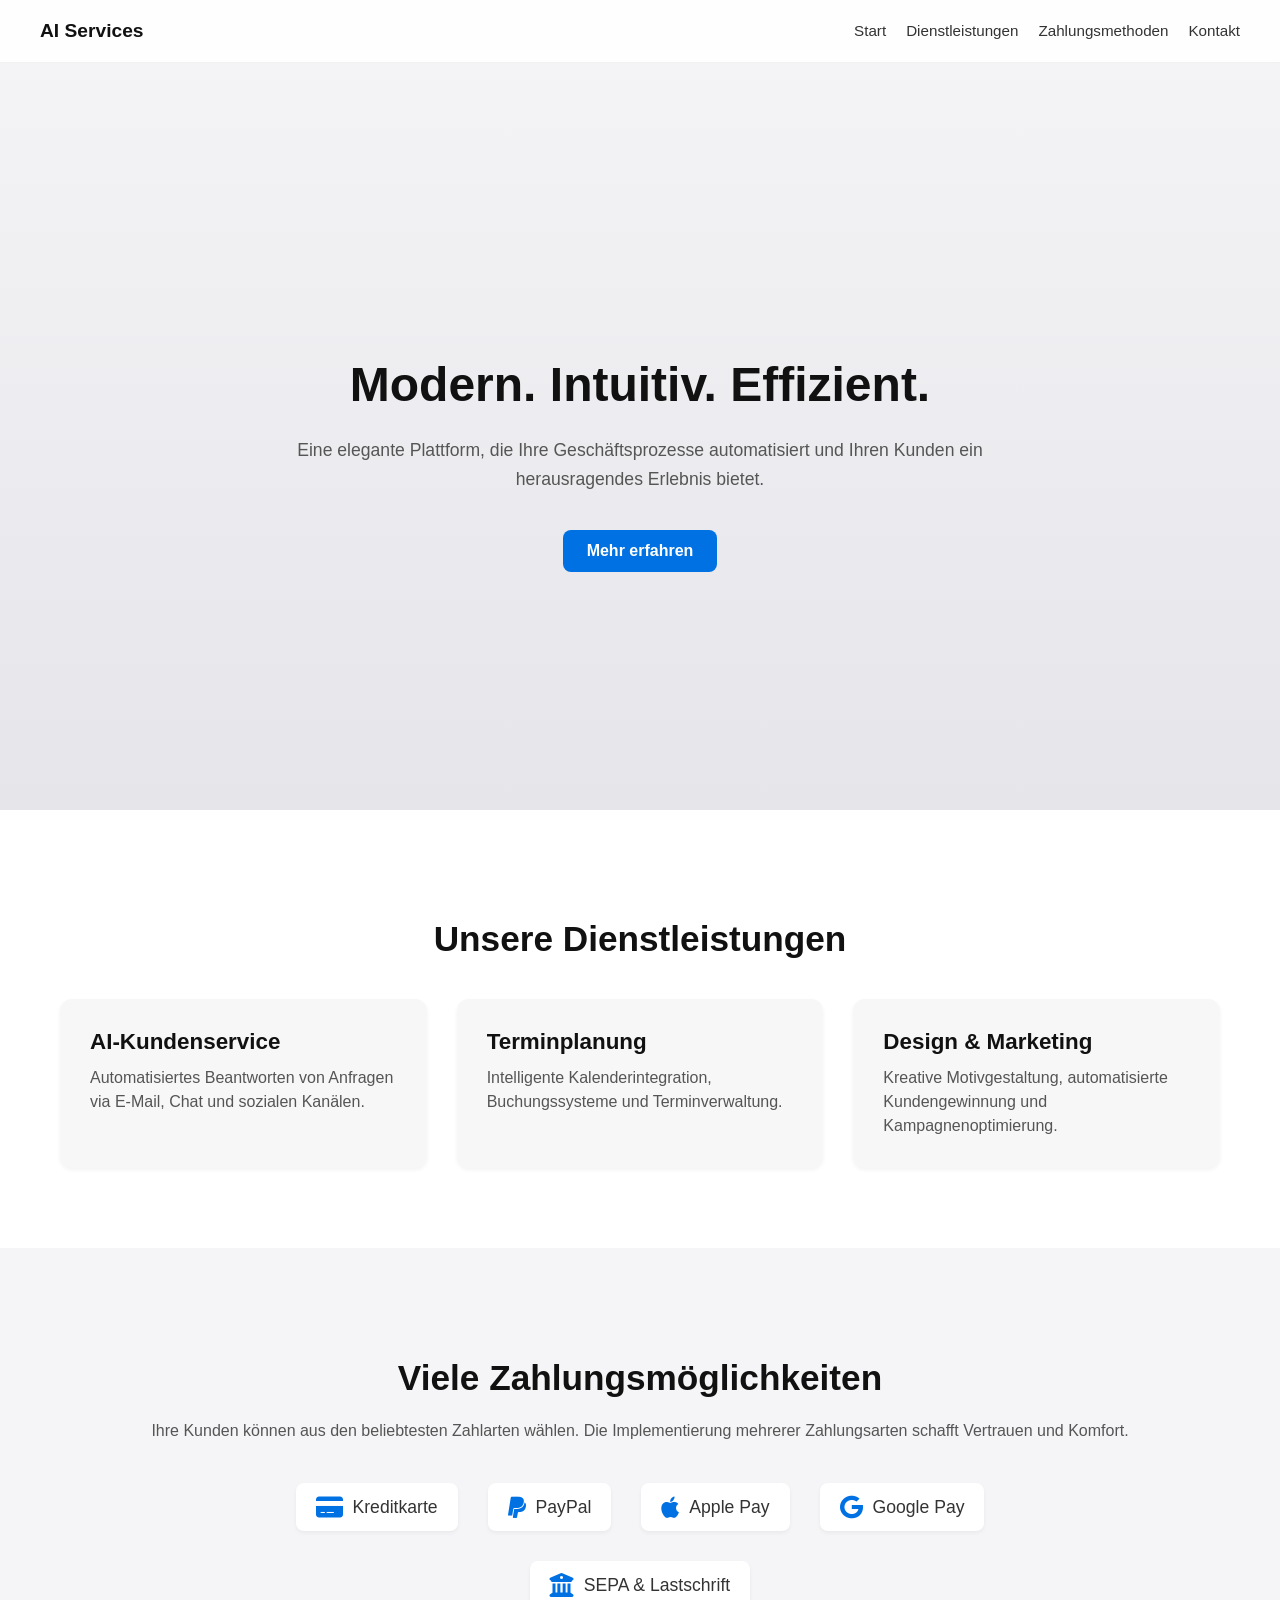
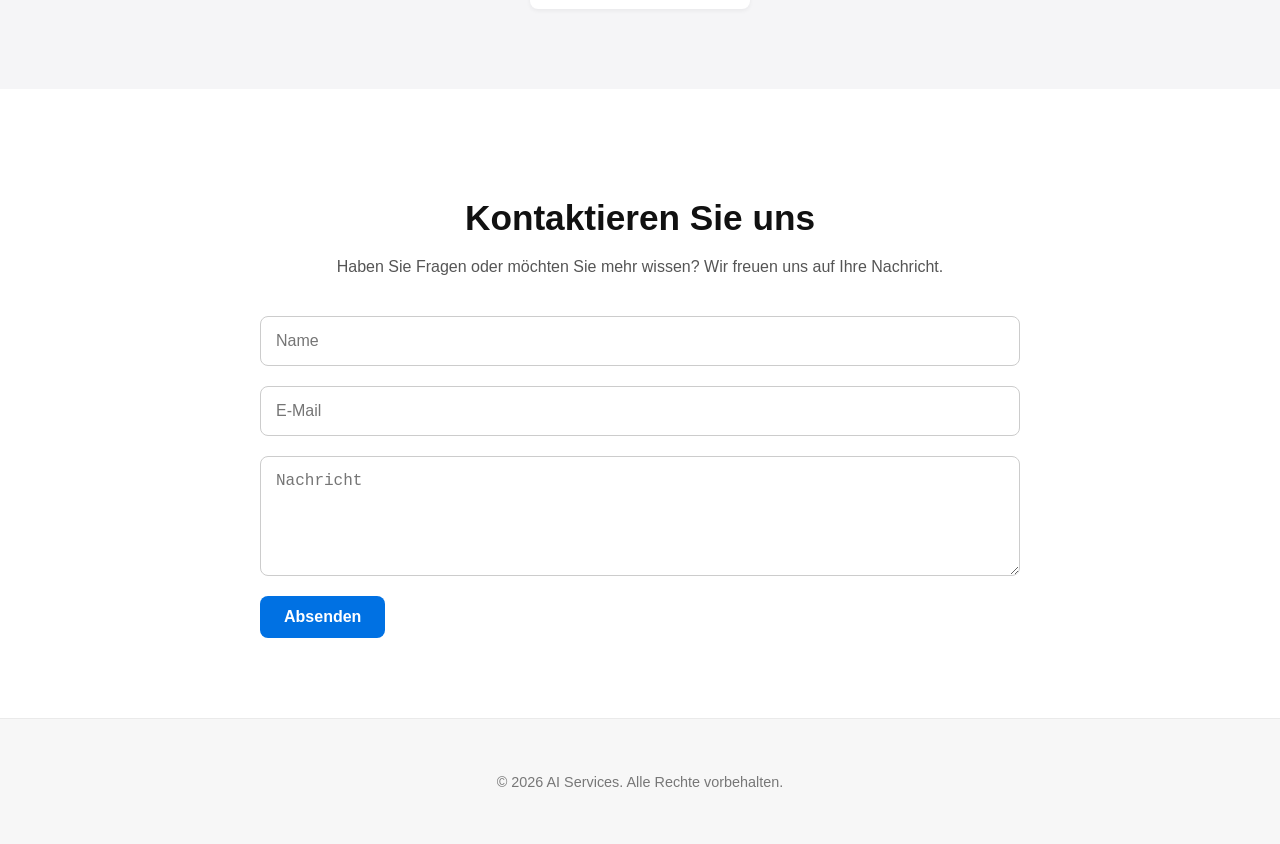
==== index.html @ d5d44c9e "Add initial website files" ====
<!DOCTYPE html>
<html lang="de">
<head>
  <meta charset="UTF-8">
  <title>AI Services – Elegantes Firmenportal</title>
  <meta name="viewport" content="width=device-width, initial-scale=1.0">
  <!-- Stildatei für ein minimalistisches, an Apple angelehntes Design -->
  <link rel="stylesheet" href="style.css">
  <!-- Font‑Awesome für einfache Zahlungsicons -->
  <link href="https://cdnjs.cloudflare.com/ajax/libs/font-awesome/6.2.0/css/all.min.css" rel="stylesheet">
</head>
<body>
  <!-- Navigationsleiste -->
  <header class="header">
    <div class="logo">AI Services</div>
    <nav>
      <ul>
        <li><a href="#home">Start</a></li>
        <li><a href="#services">Dienstleistungen</a></li>
        <li><a href="#payments">Zahlungsmethoden</a></li>
        <li><a href="#contact">Kontakt</a></li>
      </ul>
    </nav>
  </header>

  <!-- Hero‑Bereich mit einem einladenden Claim -->
  <section id="home" class="hero">
    <!-- Hintergrundillustration -->
    <div class="hero-image"></div>
    <div class="hero-content">
      <h1>Modern. Intuitiv. Effizient.</h1>
      <p>Eine elegante Plattform, die Ihre Geschäftsprozesse automatisiert und Ihren Kunden ein herausragendes Erlebnis bietet.</p>
      <a href="#services" class="btn">Mehr erfahren</a>
    </div>
  </section>

  <!-- Unsere Dienstleistungen -->
  <section id="services" class="services">
    <h2>Unsere Dienstleistungen</h2>
    <div class="service-cards">
      <div class="card">
        <h3>AI‑Kundenservice</h3>
        <p>Automatisiertes Beantworten von Anfragen via E‑Mail, Chat und sozialen Kanälen.</p>
      </div>
      <div class="card">
        <h3>Terminplanung</h3>
        <p>Intelligente Kalenderintegration, Buchungssysteme und Terminverwaltung.</p>
      </div>
      <div class="card">
        <h3>Design & Marketing</h3>
        <p>Kreative Motivgestaltung, automatisierte Kundengewinnung und Kampagnenoptimierung.</p>
      </div>
    </div>
  </section>

  <!-- Zahlungsmethoden -->
  <section id="payments" class="payments">
    <h2>Viele Zahlungsmöglichkeiten</h2>
    <p>Ihre Kunden können aus den beliebtesten Zahlarten wählen. Die Implementierung mehrerer Zahlungsarten schafft Vertrauen und Komfort.</p>
    <div class="payment-icons">
      <div class="pay"><i class="fas fa-credit-card"></i><span>Kreditkarte</span></div>
      <div class="pay"><i class="fab fa-paypal"></i><span>PayPal</span></div>
      <div class="pay"><i class="fab fa-apple"></i><span>Apple Pay</span></div>
      <div class="pay"><i class="fab fa-google"></i><span>Google Pay</span></div>
      <div class="pay"><i class="fas fa-university"></i><span>SEPA & Lastschrift</span></div>
    </div>
  </section>

  <!-- Kontaktformular -->
  <section id="contact" class="contact">
    <h2>Kontaktieren Sie uns</h2>
    <p>Haben Sie Fragen oder möchten Sie mehr wissen? Wir freuen uns auf Ihre Nachricht.</p>
    <form>
      <input type="text" placeholder="Name" required>
      <input type="email" placeholder="E‑Mail" required>
      <textarea placeholder="Nachricht" required></textarea>
      <button type="submit">Absenden</button>
    </form>
  </section>

  <!-- Fußzeile -->
  <footer>
    <p>© 2026 AI Services. Alle Rechte vorbehalten.</p>
  </footer>
</body>
</html>
---- style.css ----
/* Grundlegende Einstellungen */
* {
  box-sizing: border-box;
}

html, body {
  margin: 0;
  padding: 0;
  font-family: -apple-system, BlinkMacSystemFont, "Helvetica Neue", Helvetica, Arial, sans-serif;
  color: #111;
  background-color: #fff;
}

/* Navigationsleiste */
.header {
  position: fixed;
  top: 0;
  left: 0;
  width: 100%;
  padding: 20px 40px;
  display: flex;
  justify-content: space-between;
  align-items: center;
  background-color: rgba(255, 255, 255, 0.85);
  backdrop-filter: blur(10px);
  border-bottom: 1px solid rgba(0, 0, 0, 0.05);
  z-index: 1000;
}

.logo {
  font-weight: 600;
  font-size: 1.2rem;
}

.header nav ul {
  display: flex;
  list-style: none;
  padding: 0;
  margin: 0;
  gap: 20px;
}

.header nav ul li a {
  text-decoration: none;
  color: #333;
  font-size: 0.95rem;
  transition: color 0.2s ease;
}

.header nav ul li a:hover {
  color: #0071e3;
}

/* Hero Abschnitt */
.hero {
  height: 90vh;
  display: flex;
  justify-content: center;
  align-items: center;
  background: linear-gradient(180deg, #f5f5f7 0%, #e5e5ea 100%);
  text-align: center;
  padding-top: 80px;
  position: relative;
}

.hero-content {
  max-width: 800px;
  padding: 0 20px;
  position: relative;
  z-index: 2;
}

/* Hero‑Bild als Hintergrundillustration */
.hero-image {
  position: absolute;
  top: 0;
  left: 0;
  width: 100%;
  height: 100%;
  background-image: url('images/hero.png');
  background-size: cover;
  background-position: center;
  opacity: 0.25;
  filter: blur(2px);
  z-index: 1;
}

.hero h1 {
  font-size: 3rem;
  margin-bottom: 0.5em;
  font-weight: 700;
}

.hero p {
  font-size: 1.1rem;
  color: #555;
  line-height: 1.6;
}

.btn {
  display: inline-block;
  margin-top: 20px;
  padding: 12px 24px;
  background-color: #0071e3;
  color: white;
  border-radius: 8px;
  text-decoration: none;
  font-weight: 600;
  transition: background-color 0.2s ease;
}

.btn:hover {
  background-color: #005bb5;
}

/* Dienstleistungsbereich */
.services {
  padding: 80px 20px;
  max-width: 1200px;
  margin: 0 auto;
  text-align: center;
}

.services h2 {
  font-size: 2.2rem;
  margin-bottom: 40px;
}

.service-cards {
  display: flex;
  flex-wrap: wrap;
  gap: 30px;
  justify-content: center;
}

.card {
  flex: 1 1 250px;
  background-color: #f7f7f7;
  border-radius: 12px;
  padding: 30px;
  text-align: left;
  box-shadow: 0 2px 4px rgba(0, 0, 0, 0.05);
  transition: transform 0.2s ease, box-shadow 0.2s ease;
}

.card:hover {
  transform: translateY(-5px);
  box-shadow: 0 6px 12px rgba(0, 0, 0, 0.1);
}

.card h3 {
  margin-top: 0;
  margin-bottom: 0.5em;
  font-size: 1.4rem;
}

.card p {
  margin: 0;
  color: #555;
  line-height: 1.5;
}

/* Zahlungsmethoden */
.payments {
  padding: 80px 20px;
  background-color: #f5f5f7;
  text-align: center;
}

.payments h2 {
  font-size: 2.2rem;
  margin-bottom: 20px;
}

.payments p {
  margin-bottom: 40px;
  color: #555;
  line-height: 1.6;
}

.payment-icons {
  display: flex;
  flex-wrap: wrap;
  justify-content: center;
  gap: 30px;
  max-width: 900px;
  margin: 0 auto;
}

.pay {
  display: flex;
  align-items: center;
  gap: 10px;
  font-size: 1.1rem;
  color: #333;
  background-color: #fff;
  border-radius: 8px;
  padding: 12px 20px;
  box-shadow: 0 2px 4px rgba(0, 0, 0, 0.05);
  transition: box-shadow 0.2s ease;
}

.pay i {
  font-size: 1.5rem;
  color: #0071e3;
}

.pay:hover {
  box-shadow: 0 4px 8px rgba(0, 0, 0, 0.1);
}

/* Kontaktformular */
.contact {
  padding: 80px 20px;
  max-width: 800px;
  margin: 0 auto;
  text-align: center;
}

.contact h2 {
  font-size: 2.2rem;
  margin-bottom: 20px;
}

.contact p {
  color: #555;
  margin-bottom: 40px;
}

.contact form {
  display: flex;
  flex-direction: column;
  gap: 20px;
}

.contact input,
.contact textarea {
  padding: 15px;
  border: 1px solid #ccc;
  border-radius: 8px;
  font-size: 1rem;
  width: 100%;
}

.contact textarea {
  resize: vertical;
  min-height: 120px;
}

.contact button {
  align-self: flex-start;
  padding: 12px 24px;
  background-color: #0071e3;
  color: #fff;
  border: none;
  border-radius: 8px;
  font-size: 1rem;
  font-weight: 600;
  cursor: pointer;
  transition: background-color 0.2s ease;
}

.contact button:hover {
  background-color: #005bb5;
}

/* Fußzeile */
footer {
  background-color: #f7f7f7;
  padding: 40px 20px;
  text-align: center;
  font-size: 0.9rem;
  color: #777;
  border-top: 1px solid rgba(0, 0, 0, 0.05);
}

/* Responsive Anpassungen */
@media (max-width: 768px) {
  .hero h1 {
    font-size: 2.4rem;
  }
  .hero p {
    font-size: 1rem;
  }
  .service-cards {
    flex-direction: column;
  }
  .payment-icons {
    gap: 20px;
  }
  .pay {
    width: 100%;
    justify-content: center;
  }
}
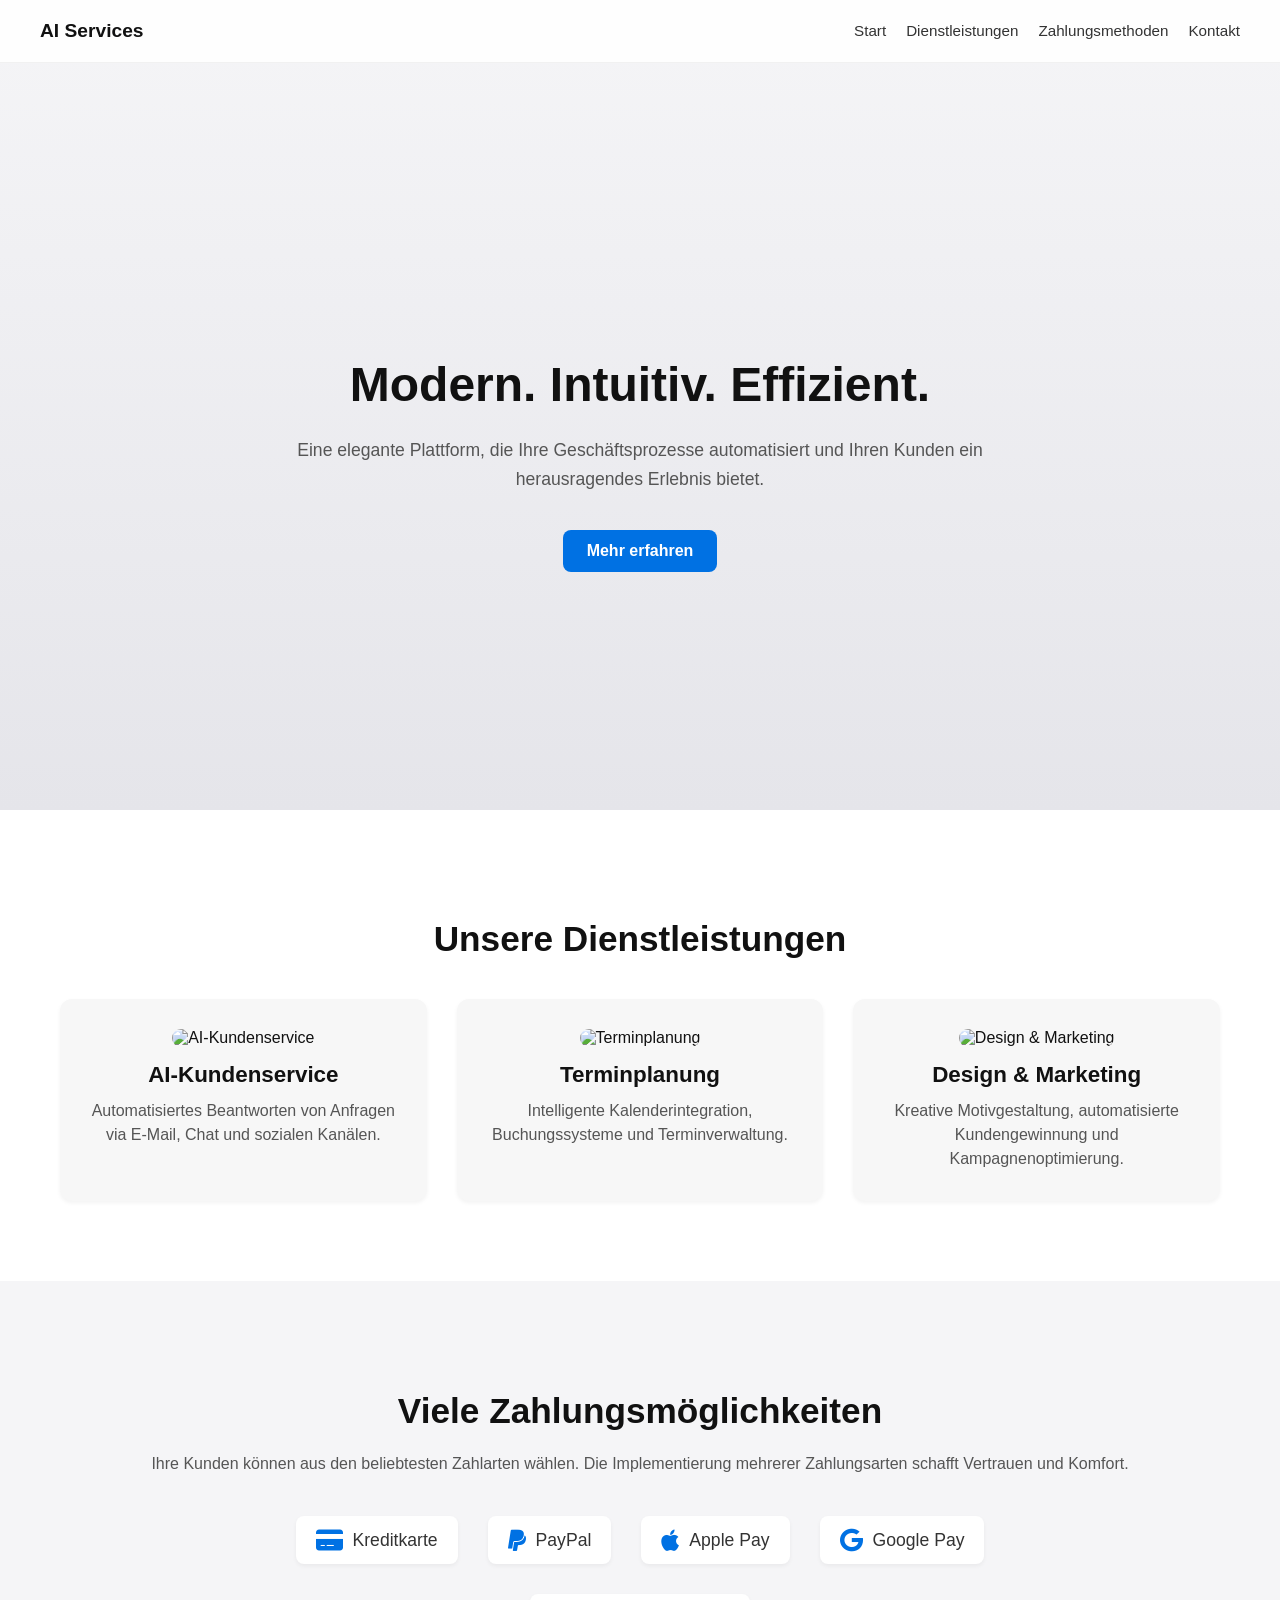
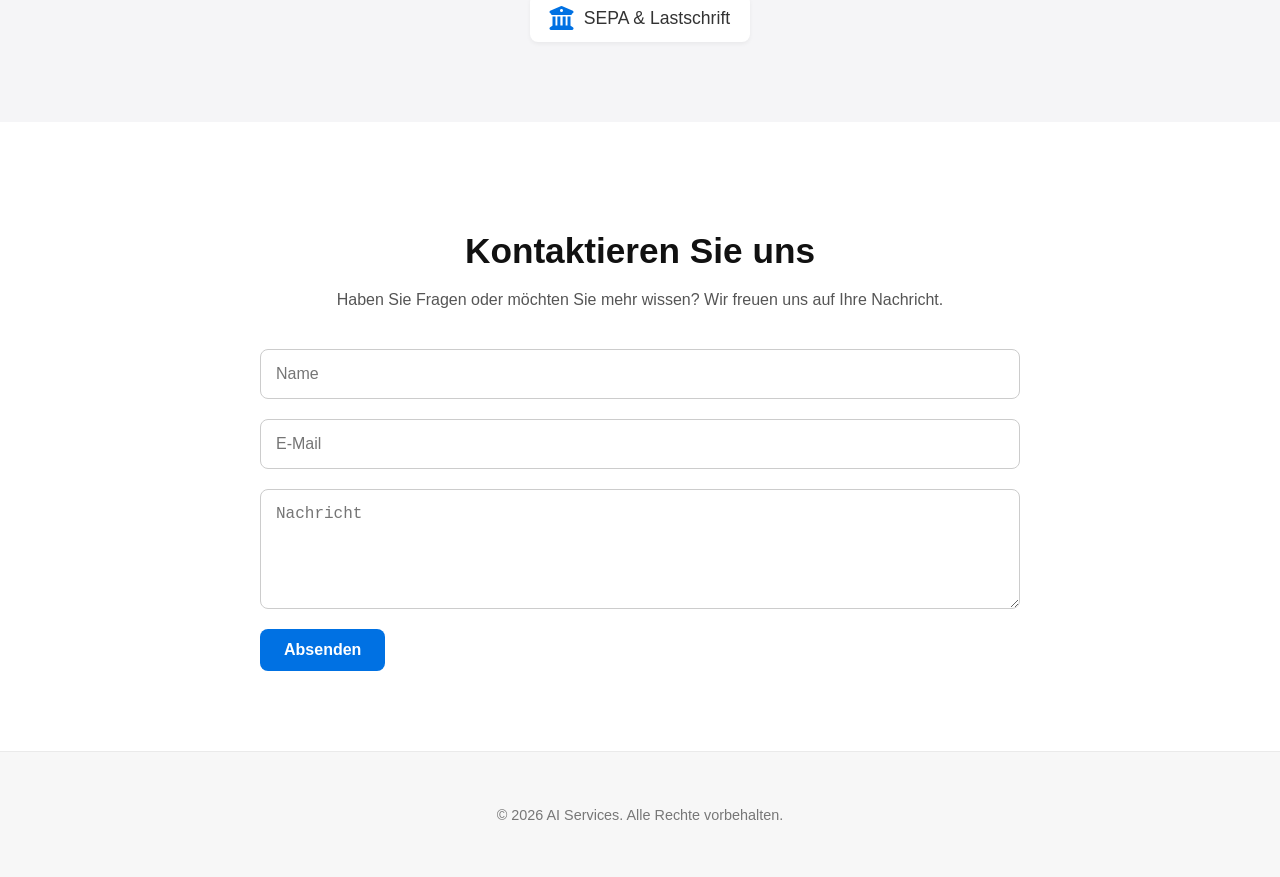
==== commit 35af2ae2: "Add files via upload" ====
--- a/index.html
+++ b/index.html
@@ -39,14 +39,20 @@
     <h2>Unsere Dienstleistungen</h2>
     <div class="service-cards">
       <div class="card">
+        <!-- Apple‑style AI service image -->
+        <img src="images/ai_service1.png" alt="AI‑Kundenservice" class="service-icon">
         <h3>AI‑Kundenservice</h3>
         <p>Automatisiertes Beantworten von Anfragen via E‑Mail, Chat und sozialen Kanälen.</p>
       </div>
       <div class="card">
+        <!-- Apple‑style AI service image -->
+        <img src="images/ai_service2.png" alt="Terminplanung" class="service-icon">
         <h3>Terminplanung</h3>
         <p>Intelligente Kalenderintegration, Buchungssysteme und Terminverwaltung.</p>
       </div>
       <div class="card">
+        <!-- Apple‑style AI service image -->
+        <img src="images/ai_service3.png" alt="Design & Marketing" class="service-icon">
         <h3>Design & Marketing</h3>
         <p>Kreative Motivgestaltung, automatisierte Kundengewinnung und Kampagnenoptimierung.</p>
       </div>
--- a/style.css
+++ b/style.css
@@ -292,4 +292,19 @@
     width: 100%;
     justify-content: center;
   }
+}
+
+/* ================================== */
+/* Zusatzstile für Apple‑Stil Servicekarten */
+/* Inhalt zentrieren und Icons ansprechend gestalten */
+.service-cards .card {
+  text-align: center;
+}
+
+.service-cards .card img {
+  width: 80px;
+  height: 80px;
+  object-fit: cover;
+  margin-bottom: 15px;
+  border-radius: 20px;
 }
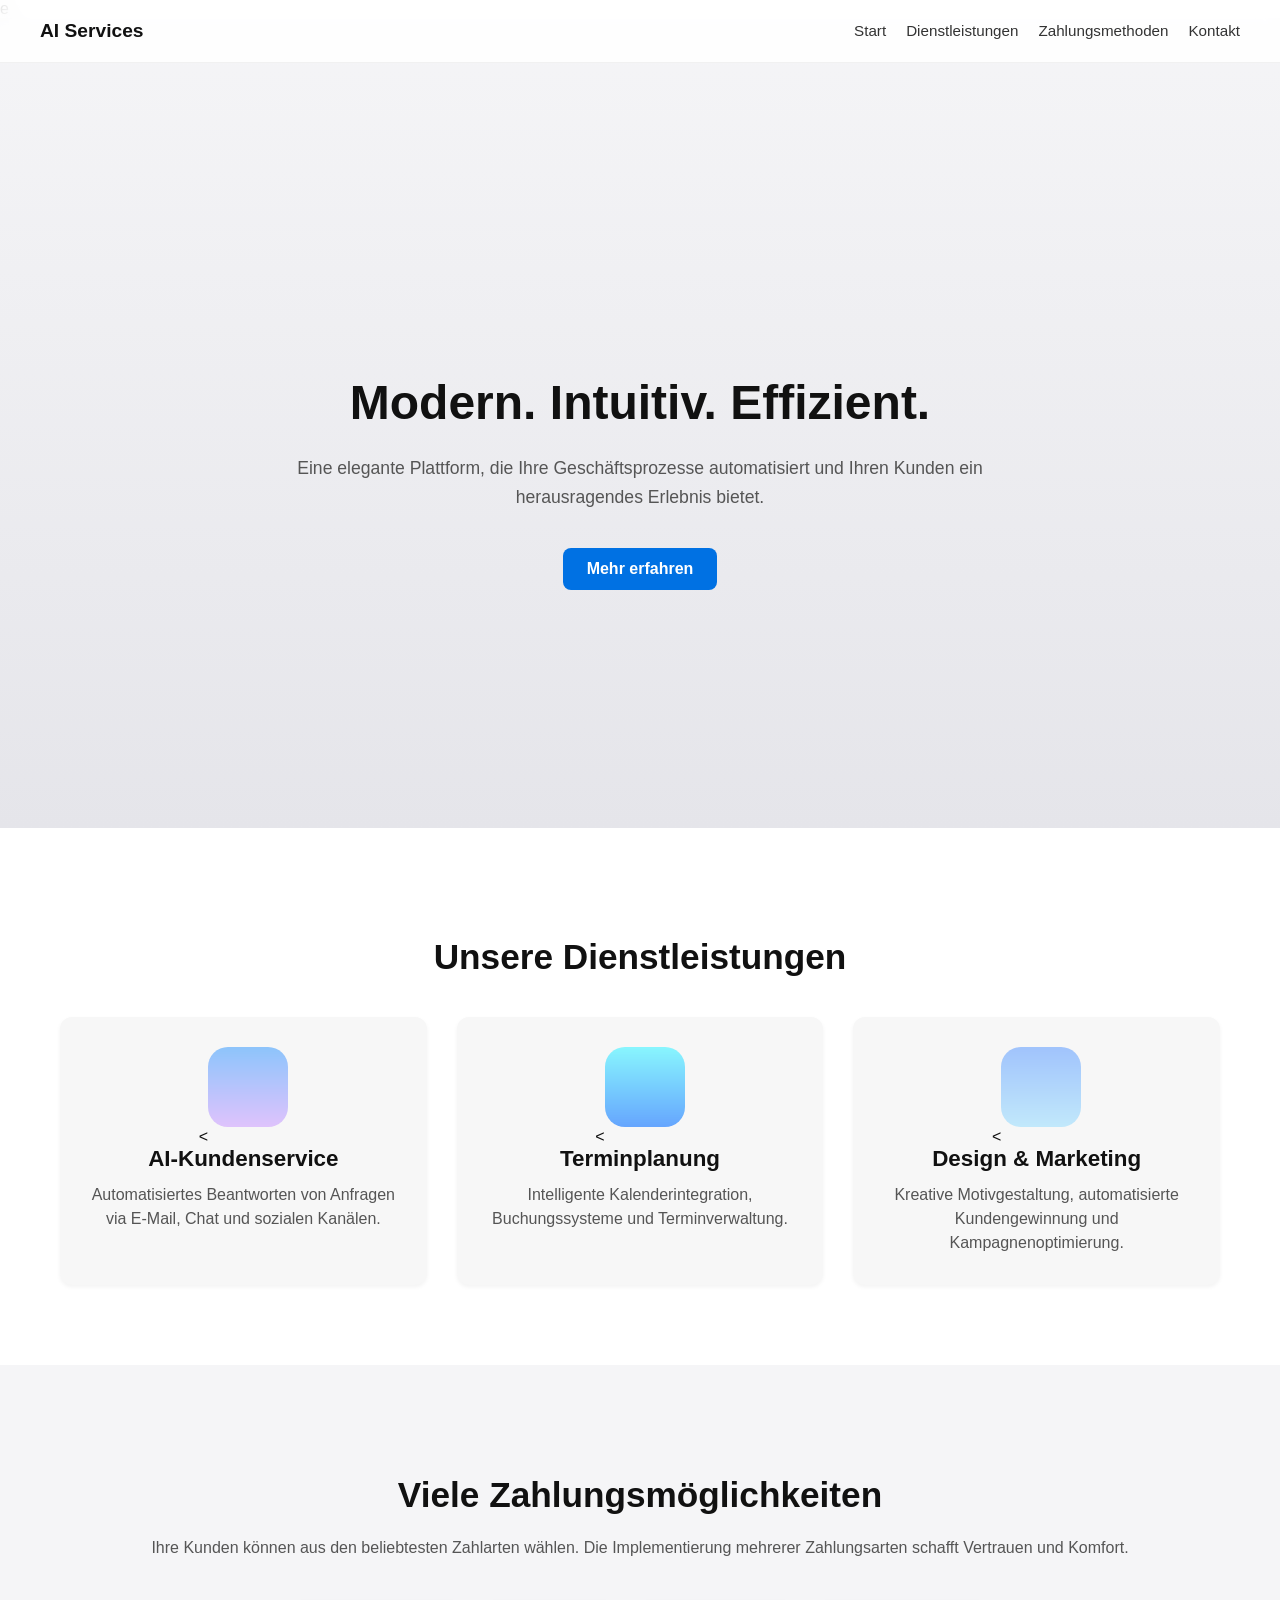
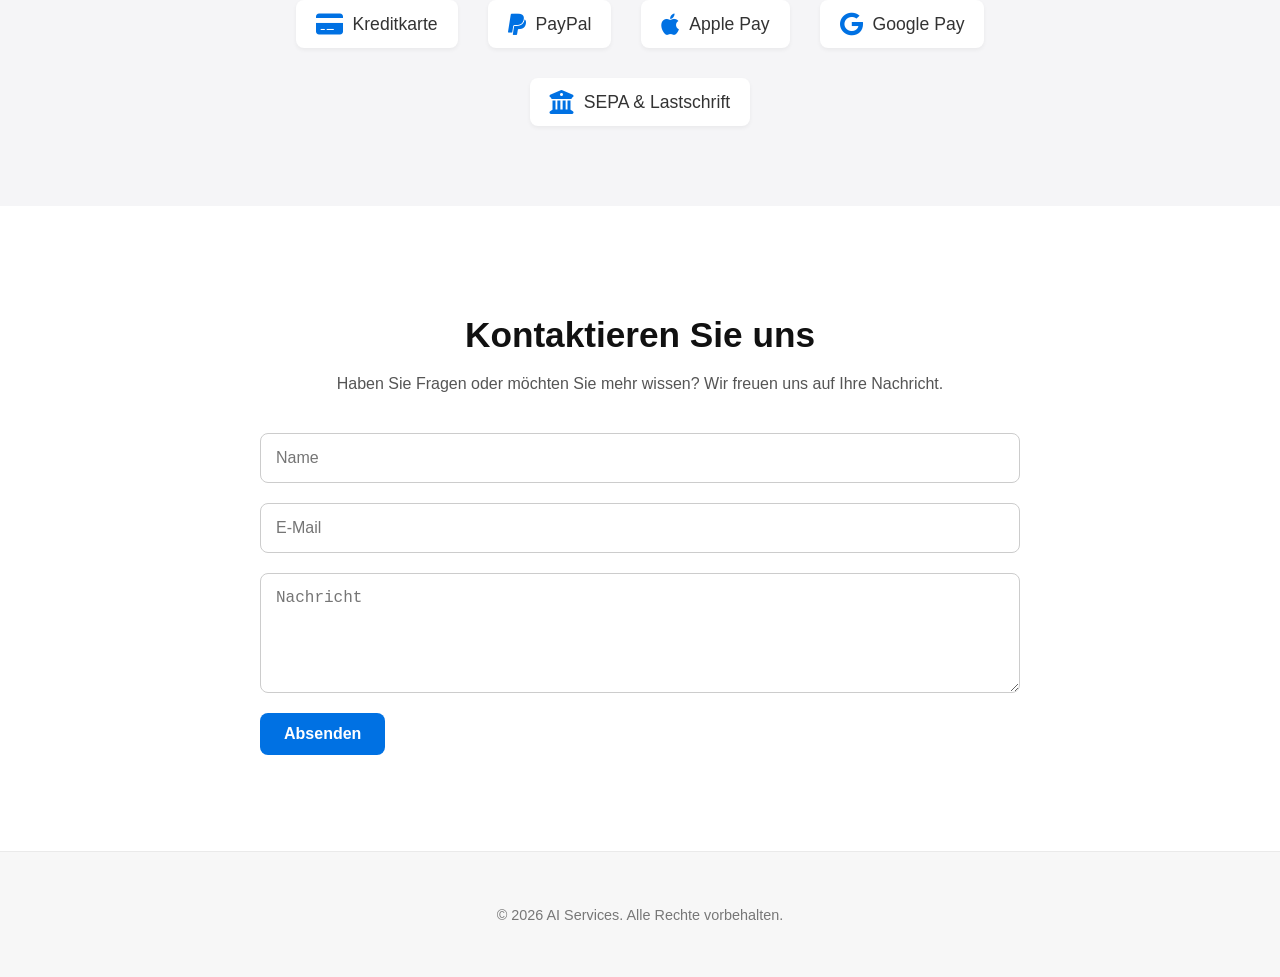
==== commit 63a111fb: "Update image paths and alt attributes for services section" ====
--- a/index.html
+++ b/index.html
@@ -1,4 +1,4 @@
-<!DOCTYPE html>
+e<!DOCTYPE html>
 <html lang="de">
 <head>
   <meta charset="UTF-8">
@@ -40,19 +40,19 @@
     <div class="service-cards">
       <div class="card">
         <!-- Apple‑style AI service image -->
-        <img src="images/ai_service1.png" alt="AI‑Kundenservice" class="service-icon">
+        <<img src="ai_service1.png" alt="Apple-style AI service image" class="service-icon">
         <h3>AI‑Kundenservice</h3>
         <p>Automatisiertes Beantworten von Anfragen via E‑Mail, Chat und sozialen Kanälen.</p>
       </div>
       <div class="card">
         <!-- Apple‑style AI service image -->
-        <img src="images/ai_service2.png" alt="Terminplanung" class="service-icon">
+        <<img src="ai_service2.png" alt="Apple-style AI service image" class="service-icon">
         <h3>Terminplanung</h3>
         <p>Intelligente Kalenderintegration, Buchungssysteme und Terminverwaltung.</p>
       </div>
       <div class="card">
         <!-- Apple‑style AI service image -->
-        <img src="images/ai_service3.png" alt="Design & Marketing" class="service-icon">
+        <<img src="ai_service3.png" alt="Apple-style AI service image" class="service-icon">
         <h3>Design & Marketing</h3>
         <p>Kreative Motivgestaltung, automatisierte Kundengewinnung und Kampagnenoptimierung.</p>
       </div>
@@ -89,4 +89,4 @@
     <p>© 2026 AI Services. Alle Rechte vorbehalten.</p>
   </footer>
 </body>
-</html>+</html>
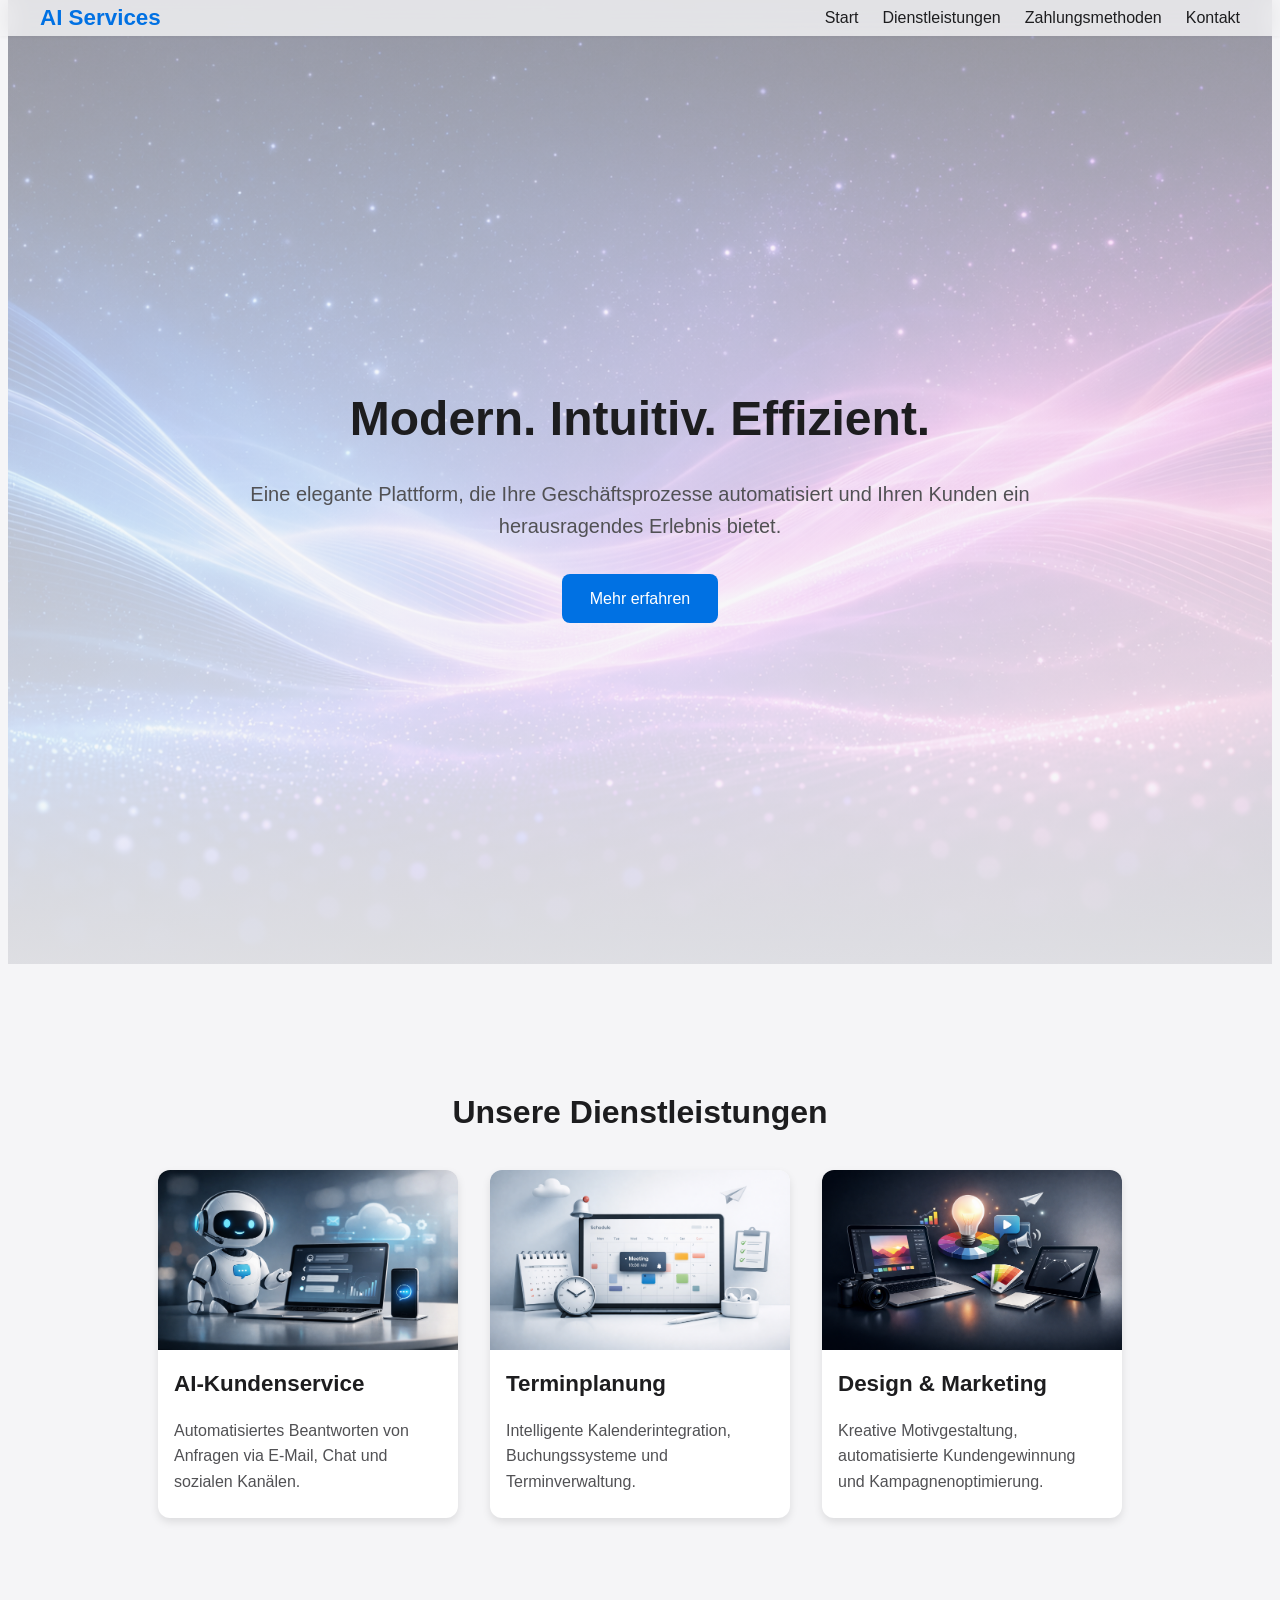
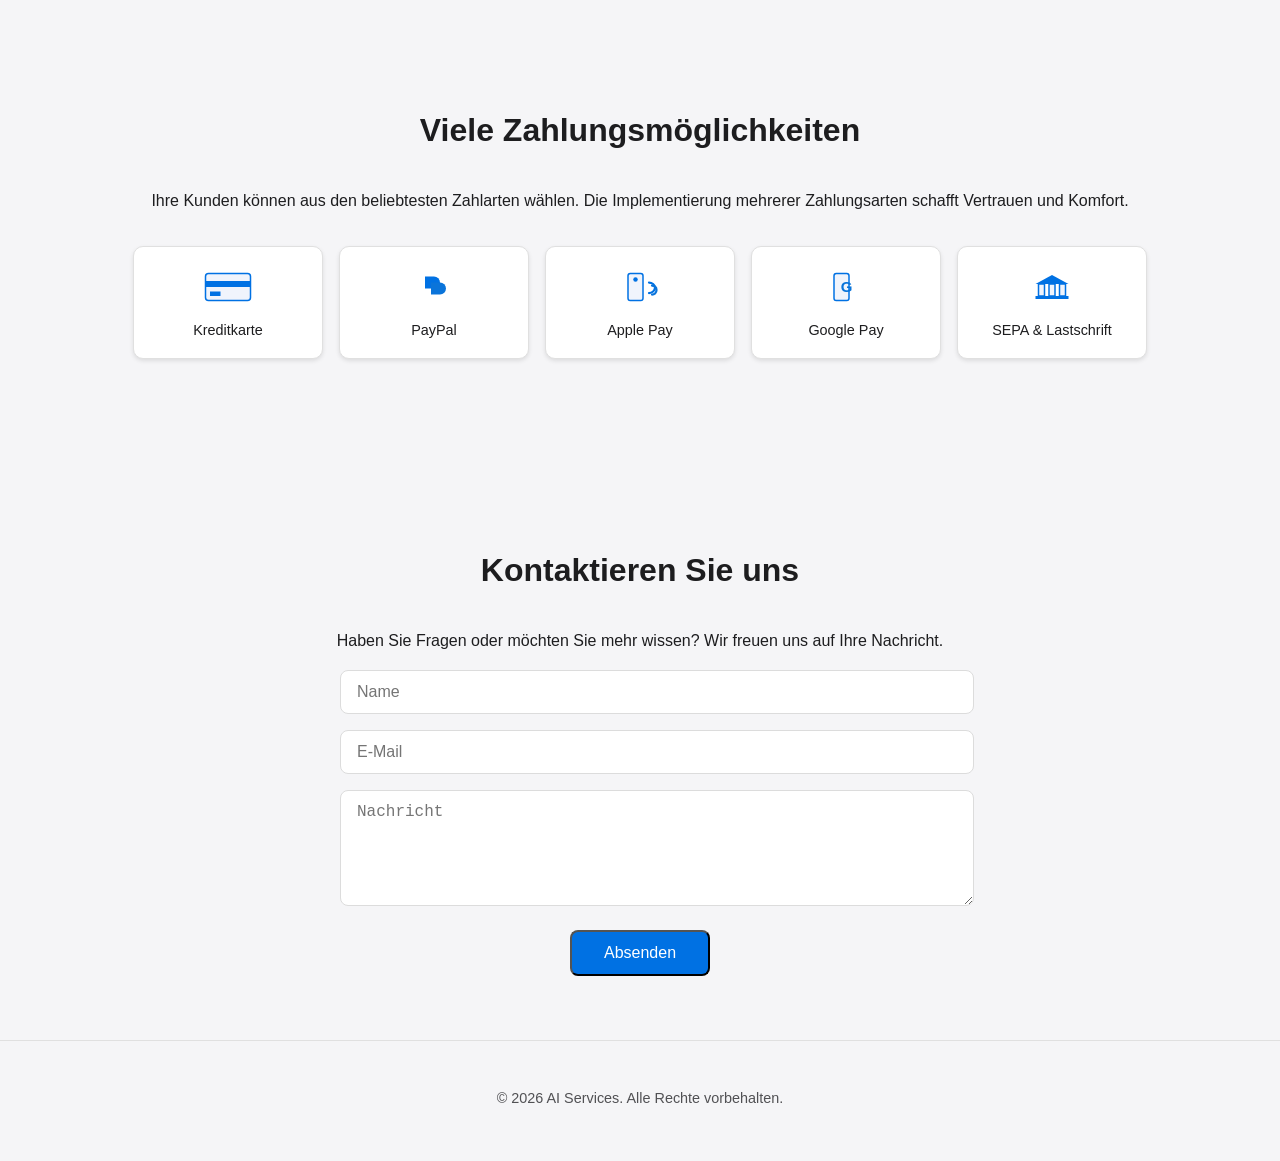
==== commit 353fad46: "Update website with Apple-style design and AI-generated images" ====
--- a/index.html
+++ b/index.html
@@ -1,32 +1,30 @@
-e<!DOCTYPE html>
+<!DOCTYPE html>
 <html lang="de">
 <head>
   <meta charset="UTF-8">
-  <title>AI Services – Elegantes Firmenportal</title>
   <meta name="viewport" content="width=device-width, initial-scale=1.0">
-  <!-- Stildatei für ein minimalistisches, an Apple angelehntes Design -->
+  <title>AI&nbsp;Services – Elegantes Firmenportal</title>
   <link rel="stylesheet" href="style.css">
-  <!-- Font‑Awesome für einfache Zahlungsicons -->
-  <link href="https://cdnjs.cloudflare.com/ajax/libs/font-awesome/6.2.0/css/all.min.css" rel="stylesheet">
 </head>
 <body>
-  <!-- Navigationsleiste -->
+  <!-- Feste Navigationsleiste -->
   <header class="header">
-    <div class="logo">AI Services</div>
-    <nav>
-      <ul>
-        <li><a href="#home">Start</a></li>
-        <li><a href="#services">Dienstleistungen</a></li>
-        <li><a href="#payments">Zahlungsmethoden</a></li>
-        <li><a href="#contact">Kontakt</a></li>
-      </ul>
-    </nav>
+    <div class="container">
+      <div class="logo">AI&nbsp;Services</div>
+      <nav>
+        <ul class="nav-list">
+          <li><a href="#home">Start</a></li>
+          <li><a href="#services">Dienstleistungen</a></li>
+          <li><a href="#payments">Zahlungsmethoden</a></li>
+          <li><a href="#contact">Kontakt</a></li>
+        </ul>
+      </nav>
+    </div>
   </header>
 
-  <!-- Hero‑Bereich mit einem einladenden Claim -->
+  <!-- Hero‑Bereich -->
   <section id="home" class="hero">
-    <!-- Hintergrundillustration -->
-    <div class="hero-image"></div>
+    <div class="hero-overlay"></div>
     <div class="hero-content">
       <h1>Modern. Intuitiv. Effizient.</h1>
       <p>Eine elegante Plattform, die Ihre Geschäftsprozesse automatisiert und Ihren Kunden ein herausragendes Erlebnis bietet.</p>
@@ -38,24 +36,21 @@
   <section id="services" class="services">
     <h2>Unsere Dienstleistungen</h2>
     <div class="service-cards">
-      <div class="card">
-        <!-- Apple‑style AI service image -->
-        <<img src="ai_service1.png" alt="Apple-style AI service image" class="service-icon">
+      <a href="#contact" class="card" aria-label="AI Kundenservice">
+        <img src="ai_service1.jpg" alt="AI‑Kundenservice" class="service-image">
         <h3>AI‑Kundenservice</h3>
         <p>Automatisiertes Beantworten von Anfragen via E‑Mail, Chat und sozialen Kanälen.</p>
-      </div>
-      <div class="card">
-        <!-- Apple‑style AI service image -->
-        <<img src="ai_service2.png" alt="Apple-style AI service image" class="service-icon">
+      </a>
+      <a href="#contact" class="card" aria-label="Terminplanung">
+        <img src="ai_service2.jpg" alt="Terminplanung" class="service-image">
         <h3>Terminplanung</h3>
         <p>Intelligente Kalenderintegration, Buchungssysteme und Terminverwaltung.</p>
-      </div>
-      <div class="card">
-        <!-- Apple‑style AI service image -->
-        <<img src="ai_service3.png" alt="Apple-style AI service image" class="service-icon">
-        <h3>Design & Marketing</h3>
+      </a>
+      <a href="#contact" class="card" aria-label="Design &amp; Marketing">
+        <img src="ai_service3.jpg" alt="Design &amp; Marketing" class="service-image">
+        <h3>Design&nbsp;&amp;&nbsp;Marketing</h3>
         <p>Kreative Motivgestaltung, automatisierte Kundengewinnung und Kampagnenoptimierung.</p>
-      </div>
+      </a>
     </div>
   </section>
 
@@ -63,12 +58,53 @@
   <section id="payments" class="payments">
     <h2>Viele Zahlungsmöglichkeiten</h2>
     <p>Ihre Kunden können aus den beliebtesten Zahlarten wählen. Die Implementierung mehrerer Zahlungsarten schafft Vertrauen und Komfort.</p>
-    <div class="payment-icons">
-      <div class="pay"><i class="fas fa-credit-card"></i><span>Kreditkarte</span></div>
-      <div class="pay"><i class="fab fa-paypal"></i><span>PayPal</span></div>
-      <div class="pay"><i class="fab fa-apple"></i><span>Apple Pay</span></div>
-      <div class="pay"><i class="fab fa-google"></i><span>Google Pay</span></div>
-      <div class="pay"><i class="fas fa-university"></i><span>SEPA & Lastschrift</span></div>
+    <div class="payment-grid">
+      <a href="#contact" class="payment-item" aria-label="Kreditkarte">
+        <!-- Kreditkarten‑Icon -->
+        <svg viewBox="0 0 64 48" xmlns="http://www.w3.org/2000/svg" class="payment-icon" aria-hidden="true" focusable="false">
+          <rect x="2" y="6" width="60" height="36" rx="4" ry="4" fill="#f0f4fc" stroke="#0071e3" stroke-width="2"/>
+          <rect x="2" y="16" width="60" height="8" fill="#0071e3"/>
+          <rect x="8" y="30" width="14" height="6" fill="#0071e3"/>
+        </svg>
+        <span>Kreditkarte</span>
+      </a>
+      <a href="#contact" class="payment-item" aria-label="PayPal">
+        <!-- PayPal‑Icon: zwei überlappende P-Buchstaben -->
+        <svg viewBox="0 0 64 48" xmlns="http://www.w3.org/2000/svg" class="payment-icon" aria-hidden="true" focusable="false">
+          <path d="M20 10 h12 a8 8 0 0 1 0 16 h-12 z" fill="#0071e3"/>
+          <path d="M28 18 h12 a8 8 0 0 1 0 16 h-12 z" fill="#0a74da"/>
+        </svg>
+        <span>PayPal</span>
+      </a>
+      <a href="#contact" class="payment-item" aria-label="Mobile Pay">
+        <!-- Smartphone mit Funkwellen -->
+        <svg viewBox="0 0 64 48" xmlns="http://www.w3.org/2000/svg" class="payment-icon" aria-hidden="true" focusable="false">
+          <rect x="16" y="6" width="20" height="36" rx="3" ry="3" fill="#f0f4fc" stroke="#0071e3" stroke-width="2"/>
+          <circle cx="26" cy="14" r="3" fill="#0071e3"/>
+          <path d="M44 18 c4 0 8 3 8 7 s-4 7-8 7" fill="none" stroke="#0071e3" stroke-width="3" stroke-linecap="round"/>
+          <path d="M48 22 c3 0 6 2 6 6 s-3 6-6 6" fill="none" stroke="#0a74da" stroke-width="3" stroke-linecap="round"/>
+        </svg>
+        <span>Apple&nbsp;Pay</span>
+      </a>
+      <a href="#contact" class="payment-item" aria-label="Google Pay">
+        <!-- Smartphone mit G -->
+        <svg viewBox="0 0 64 48" xmlns="http://www.w3.org/2000/svg" class="payment-icon" aria-hidden="true" focusable="false">
+          <rect x="16" y="6" width="20" height="36" rx="3" ry="3" fill="#f0f4fc" stroke="#0071e3" stroke-width="2"/>
+          <text x="25" y="30" font-family="Arial, sans-serif" font-size="20" fill="#0a74da" font-weight="bold">G</text>
+        </svg>
+        <span>Google&nbsp;Pay</span>
+      </a>
+      <a href="#contact" class="payment-item" aria-label="SEPA / Lastschrift">
+        <!-- Bankgebäude‑Icon -->
+        <svg viewBox="0 0 64 48" xmlns="http://www.w3.org/2000/svg" class="payment-icon" aria-hidden="true" focusable="false">
+          <polygon points="32,8 10,20 54,20" fill="#0071e3"/>
+          <rect x="14" y="20" width="8" height="16" fill="#f0f4fc" stroke="#0071e3" stroke-width="2"/>
+          <rect x="28" y="20" width="8" height="16" fill="#f0f4fc" stroke="#0071e3" stroke-width="2"/>
+          <rect x="42" y="20" width="8" height="16" fill="#f0f4fc" stroke="#0071e3" stroke-width="2"/>
+          <rect x="10" y="36" width="44" height="4" fill="#0071e3"/>
+        </svg>
+        <span>SEPA &amp; Lastschrift</span>
+      </a>
     </div>
   </section>
 
@@ -76,17 +112,23 @@
   <section id="contact" class="contact">
     <h2>Kontaktieren Sie uns</h2>
     <p>Haben Sie Fragen oder möchten Sie mehr wissen? Wir freuen uns auf Ihre Nachricht.</p>
-    <form>
-      <input type="text" placeholder="Name" required>
-      <input type="email" placeholder="E‑Mail" required>
-      <textarea placeholder="Nachricht" required></textarea>
-      <button type="submit">Absenden</button>
+    <form onsubmit="event.preventDefault(); alert('Vielen Dank! Ihre Nachricht wurde gesendet.');">
+      <div class="form-group">
+        <input type="text" placeholder="Name" required />
+      </div>
+      <div class="form-group">
+        <input type="email" placeholder="E‑Mail" required />
+      </div>
+      <div class="form-group">
+        <textarea placeholder="Nachricht" required rows="5"></textarea>
+      </div>
+      <button type="submit" class="btn">Absenden</button>
     </form>
   </section>
 
   <!-- Fußzeile -->
-  <footer>
+  <footer class="footer">
     <p>© 2026 AI Services. Alle Rechte vorbehalten.</p>
   </footer>
 </body>
-</html>
+</html>
--- a/style.css
+++ b/style.css
@@ -1,310 +1,303 @@
-/* Grundlegende Einstellungen */
-* {
-  box-sizing: border-box;
-}
-
-html, body {
+/*
+ * Minimalistisches, an Apple angelehntes Design für das AI‑Services‑Portal
+ */
+
+/* Farbvariablen */
+:root {
+  --bg-color: #f5f5f7;
+  --primary-color: #0071e3;
+  --primary-dark: #005bb5;
+  --text-color: #1d1d1f;
+  --subtext-color: #515154;
+  --card-bg: #ffffff;
+  --card-shadow: rgba(0, 0, 0, 0.1);
+}
+
+html {
+  scroll-behavior: smooth;
+}
+
+body {
   margin: 0;
   padding: 0;
-  font-family: -apple-system, BlinkMacSystemFont, "Helvetica Neue", Helvetica, Arial, sans-serif;
-  color: #111;
-  background-color: #fff;
-}
-
-/* Navigationsleiste */
+  font-family: -apple-system, BlinkMacSystemFont, 'Segoe UI', Roboto, Helvetica, Arial, sans-serif;
+  background-color: var(--bg-color);
+  color: var(--text-color);
+  line-height: 1.6;
+}
+
+/* Container for header and content alignment */
+.container {
+  max-width: 1200px;
+  margin: 0 auto;
+  padding: 0 1rem;
+  display: flex;
+  align-items: center;
+  justify-content: space-between;
+}
+
+/* Header styling */
 .header {
   position: fixed;
   top: 0;
   left: 0;
   width: 100%;
-  padding: 20px 40px;
-  display: flex;
-  justify-content: space-between;
+  background-color: rgba(245, 245, 247, 0.8);
+  backdrop-filter: blur(10px);
+  box-shadow: 0 1px 4px rgba(0, 0, 0, 0.05);
+  z-index: 1000;
+}
+
+.header .logo {
+  font-weight: 600;
+  font-size: 1.4rem;
+  color: var(--primary-color);
+  white-space: nowrap;
+}
+
+.nav-list {
+  list-style: none;
+  margin: 0;
+  padding: 0;
+  display: flex;
+  gap: 1.5rem;
+}
+
+.nav-list li {
+  margin: 0;
+}
+
+.nav-list a {
+  text-decoration: none;
+  color: var(--text-color);
+  font-weight: 500;
+  transition: color 0.2s ease-in-out;
+}
+
+.nav-list a:hover,
+.nav-list a:focus {
+  color: var(--primary-color);
+}
+
+/* Hero section */
+.hero {
+  position: relative;
+  min-height: 100vh;
+  background-image: url('hero.jpg');
+  background-size: cover;
+  background-position: center;
+  display: flex;
   align-items: center;
-  background-color: rgba(255, 255, 255, 0.85);
-  backdrop-filter: blur(10px);
-  border-bottom: 1px solid rgba(0, 0, 0, 0.05);
-  z-index: 1000;
-}
-
-.logo {
-  font-weight: 600;
-  font-size: 1.2rem;
-}
-
-.header nav ul {
-  display: flex;
-  list-style: none;
-  padding: 0;
-  margin: 0;
-  gap: 20px;
-}
-
-.header nav ul li a {
-  text-decoration: none;
-  color: #333;
-  font-size: 0.95rem;
-  transition: color 0.2s ease;
-}
-
-.header nav ul li a:hover {
-  color: #0071e3;
-}
-
-/* Hero Abschnitt */
-.hero {
-  height: 90vh;
-  display: flex;
   justify-content: center;
-  align-items: center;
-  background: linear-gradient(180deg, #f5f5f7 0%, #e5e5ea 100%);
-  text-align: center;
-  padding-top: 80px;
-  position: relative;
-}
-
-.hero-content {
-  max-width: 800px;
-  padding: 0 20px;
-  position: relative;
-  z-index: 2;
-}
-
-/* Hero‑Bild als Hintergrundillustration */
-.hero-image {
+  text-align: center;
+  padding: 2rem;
+  color: var(--text-color);
+}
+
+.hero-overlay {
   position: absolute;
   top: 0;
   left: 0;
   width: 100%;
   height: 100%;
-  background-image: url('images/hero.png');
-  background-size: cover;
-  background-position: center;
-  opacity: 0.25;
-  filter: blur(2px);
+  background: linear-gradient(to bottom, rgba(245,245,247,0.6), rgba(245,245,247,0.9));
+  z-index: 0;
+}
+
+.hero-content {
+  position: relative;
   z-index: 1;
+  max-width: 800px;
 }
 
 .hero h1 {
   font-size: 3rem;
-  margin-bottom: 0.5em;
-  font-weight: 700;
+  margin-bottom: 1rem;
 }
 
 .hero p {
-  font-size: 1.1rem;
-  color: #555;
-  line-height: 1.6;
+  font-size: 1.25rem;
+  margin-bottom: 2rem;
+  color: var(--subtext-color);
 }
 
 .btn {
   display: inline-block;
-  margin-top: 20px;
-  padding: 12px 24px;
-  background-color: #0071e3;
-  color: white;
+  background-color: var(--primary-color);
+  color: #fff;
+  padding: 0.75rem 1.75rem;
   border-radius: 8px;
+  font-size: 1rem;
   text-decoration: none;
-  font-weight: 600;
-  transition: background-color 0.2s ease;
-}
-
-.btn:hover {
-  background-color: #005bb5;
-}
-
-/* Dienstleistungsbereich */
-.services {
-  padding: 80px 20px;
+  transition: background-color 0.2s ease-in-out, transform 0.2s ease;
+}
+
+.btn:hover,
+.btn:focus {
+  background-color: var(--primary-dark);
+  transform: translateY(-2px);
+}
+
+/* Sections */
+section {
+  padding: 6rem 1rem 4rem;
   max-width: 1200px;
   margin: 0 auto;
-  text-align: center;
-}
-
-.services h2 {
-  font-size: 2.2rem;
-  margin-bottom: 40px;
-}
-
+}
+
+section h2 {
+  font-size: 2rem;
+  margin-bottom: 2rem;
+  text-align: center;
+}
+
+/* Services */
 .service-cards {
   display: flex;
   flex-wrap: wrap;
-  gap: 30px;
+  gap: 2rem;
   justify-content: center;
 }
 
 .card {
-  flex: 1 1 250px;
-  background-color: #f7f7f7;
+  background-color: var(--card-bg);
   border-radius: 12px;
-  padding: 30px;
-  text-align: left;
-  box-shadow: 0 2px 4px rgba(0, 0, 0, 0.05);
-  transition: transform 0.2s ease, box-shadow 0.2s ease;
-}
-
-.card:hover {
-  transform: translateY(-5px);
-  box-shadow: 0 6px 12px rgba(0, 0, 0, 0.1);
+  box-shadow: 0 4px 8px var(--card-shadow);
+  overflow: hidden;
+  text-decoration: none;
+  color: var(--text-color);
+  width: 300px;
+  transition: transform 0.25s ease, box-shadow 0.25s ease;
+}
+
+.card:hover,
+.card:focus {
+  transform: translateY(-6px);
+  box-shadow: 0 8px 16px var(--card-shadow);
+}
+
+.service-image {
+  width: 100%;
+  height: 180px;
+  object-fit: cover;
+  display: block;
 }
 
 .card h3 {
-  margin-top: 0;
-  margin-bottom: 0.5em;
   font-size: 1.4rem;
+  margin: 1rem;
 }
 
 .card p {
-  margin: 0;
-  color: #555;
-  line-height: 1.5;
-}
-
-/* Zahlungsmethoden */
+  font-size: 1rem;
+  margin: 0 1rem 1.5rem;
+  color: var(--subtext-color);
+}
+
+/* Payments */
 .payments {
-  padding: 80px 20px;
-  background-color: #f5f5f7;
-  text-align: center;
-}
-
-.payments h2 {
-  font-size: 2.2rem;
-  margin-bottom: 20px;
-}
-
-.payments p {
-  margin-bottom: 40px;
-  color: #555;
-  line-height: 1.6;
-}
-
-.payment-icons {
+  text-align: center;
+}
+
+.payment-grid {
   display: flex;
   flex-wrap: wrap;
   justify-content: center;
-  gap: 30px;
-  max-width: 900px;
+  gap: 1rem;
+  margin-top: 2rem;
+}
+
+.payment-item {
+  background-color: var(--card-bg);
+  border: 1px solid #e0e0e0;
+  border-radius: 10px;
+  box-shadow: 0 2px 4px var(--card-shadow);
+  padding: 1rem 1.5rem;
+  min-width: 140px;
+  display: flex;
+  flex-direction: column;
+  align-items: center;
+  text-decoration: none;
+  color: var(--text-color);
+  transition: transform 0.2s ease, box-shadow 0.2s ease;
+}
+
+.payment-item:hover,
+.payment-item:focus {
+  transform: translateY(-4px);
+  box-shadow: 0 6px 12px var(--card-shadow);
+  border-color: var(--primary-color);
+}
+
+.payment-icon {
+  width: 48px;
+  height: 48px;
+  margin-bottom: 0.5rem;
+}
+
+.payment-item span {
+  font-size: 0.9rem;
+  color: var(--text-color);
+}
+
+/* Contact */
+.contact {
+  text-align: center;
+}
+
+.contact form {
+  max-width: 600px;
   margin: 0 auto;
-}
-
-.pay {
-  display: flex;
-  align-items: center;
-  gap: 10px;
-  font-size: 1.1rem;
-  color: #333;
-  background-color: #fff;
-  border-radius: 8px;
-  padding: 12px 20px;
-  box-shadow: 0 2px 4px rgba(0, 0, 0, 0.05);
-  transition: box-shadow 0.2s ease;
-}
-
-.pay i {
-  font-size: 1.5rem;
-  color: #0071e3;
-}
-
-.pay:hover {
-  box-shadow: 0 4px 8px rgba(0, 0, 0, 0.1);
-}
-
-/* Kontaktformular */
-.contact {
-  padding: 80px 20px;
-  max-width: 800px;
-  margin: 0 auto;
-  text-align: center;
-}
-
-.contact h2 {
-  font-size: 2.2rem;
-  margin-bottom: 20px;
-}
-
-.contact p {
-  color: #555;
-  margin-bottom: 40px;
-}
-
-.contact form {
   display: flex;
   flex-direction: column;
-  gap: 20px;
-}
-
-.contact input,
-.contact textarea {
-  padding: 15px;
-  border: 1px solid #ccc;
+  gap: 1rem;
+}
+
+.form-group input,
+.form-group textarea {
+  width: 100%;
+  padding: 0.75rem 1rem;
+  border: 1px solid #dcdcdc;
   border-radius: 8px;
   font-size: 1rem;
-  width: 100%;
-}
-
-.contact textarea {
-  resize: vertical;
-  min-height: 120px;
-}
-
-.contact button {
-  align-self: flex-start;
-  padding: 12px 24px;
-  background-color: #0071e3;
-  color: #fff;
-  border: none;
-  border-radius: 8px;
-  font-size: 1rem;
-  font-weight: 600;
-  cursor: pointer;
-  transition: background-color 0.2s ease;
-}
-
-.contact button:hover {
-  background-color: #005bb5;
-}
-
-/* Fußzeile */
-footer {
-  background-color: #f7f7f7;
-  padding: 40px 20px;
-  text-align: center;
+  background-color: #fff;
+  color: var(--text-color);
+  transition: border-color 0.2s ease;
+}
+
+.form-group input:focus,
+.form-group textarea:focus {
+  border-color: var(--primary-color);
+  outline: none;
+}
+
+.contact button.btn {
+  align-self: center;
+  padding: 0.75rem 2rem;
+}
+
+/* Footer */
+.footer {
+  text-align: center;
+  padding: 2rem 1rem;
+  background-color: var(--bg-color);
+  color: var(--subtext-color);
+  border-top: 1px solid #e0e0e0;
   font-size: 0.9rem;
-  color: #777;
-  border-top: 1px solid rgba(0, 0, 0, 0.05);
-}
-
-/* Responsive Anpassungen */
+}
+
+/* Responsive adjustments */
 @media (max-width: 768px) {
   .hero h1 {
-    font-size: 2.4rem;
+    font-size: 2.5rem;
   }
   .hero p {
-    font-size: 1rem;
+    font-size: 1.1rem;
   }
   .service-cards {
-    flex-direction: column;
+    gap: 1.5rem;
   }
-  .payment-icons {
-    gap: 20px;
+  .card {
+    width: 100%;
   }
-  .pay {
-    width: 100%;
-    justify-content: center;
-  }
-}
-
-/* ================================== */
-/* Zusatzstile für Apple‑Stil Servicekarten */
-/* Inhalt zentrieren und Icons ansprechend gestalten */
-.service-cards .card {
-  text-align: center;
-}
-
-.service-cards .card img {
-  width: 80px;
-  height: 80px;
-  object-fit: cover;
-  margin-bottom: 15px;
-  border-radius: 20px;
 }
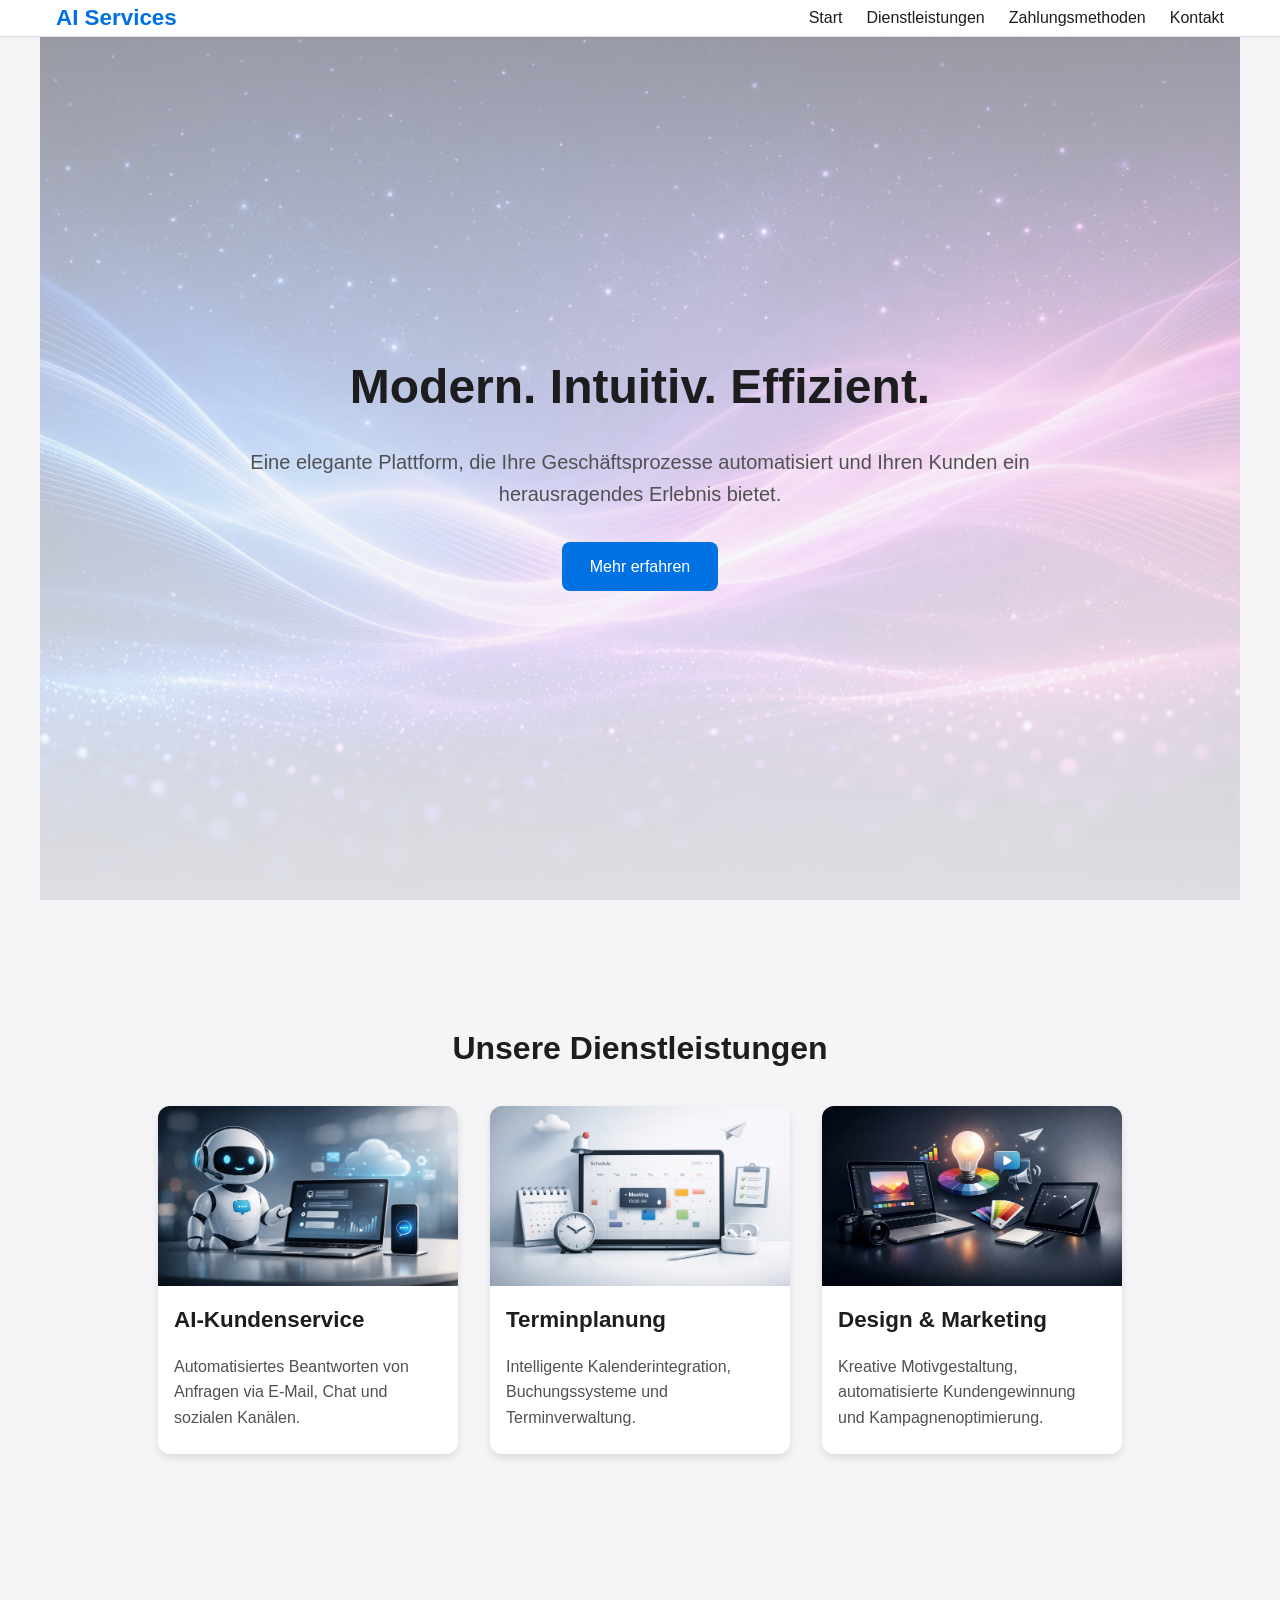
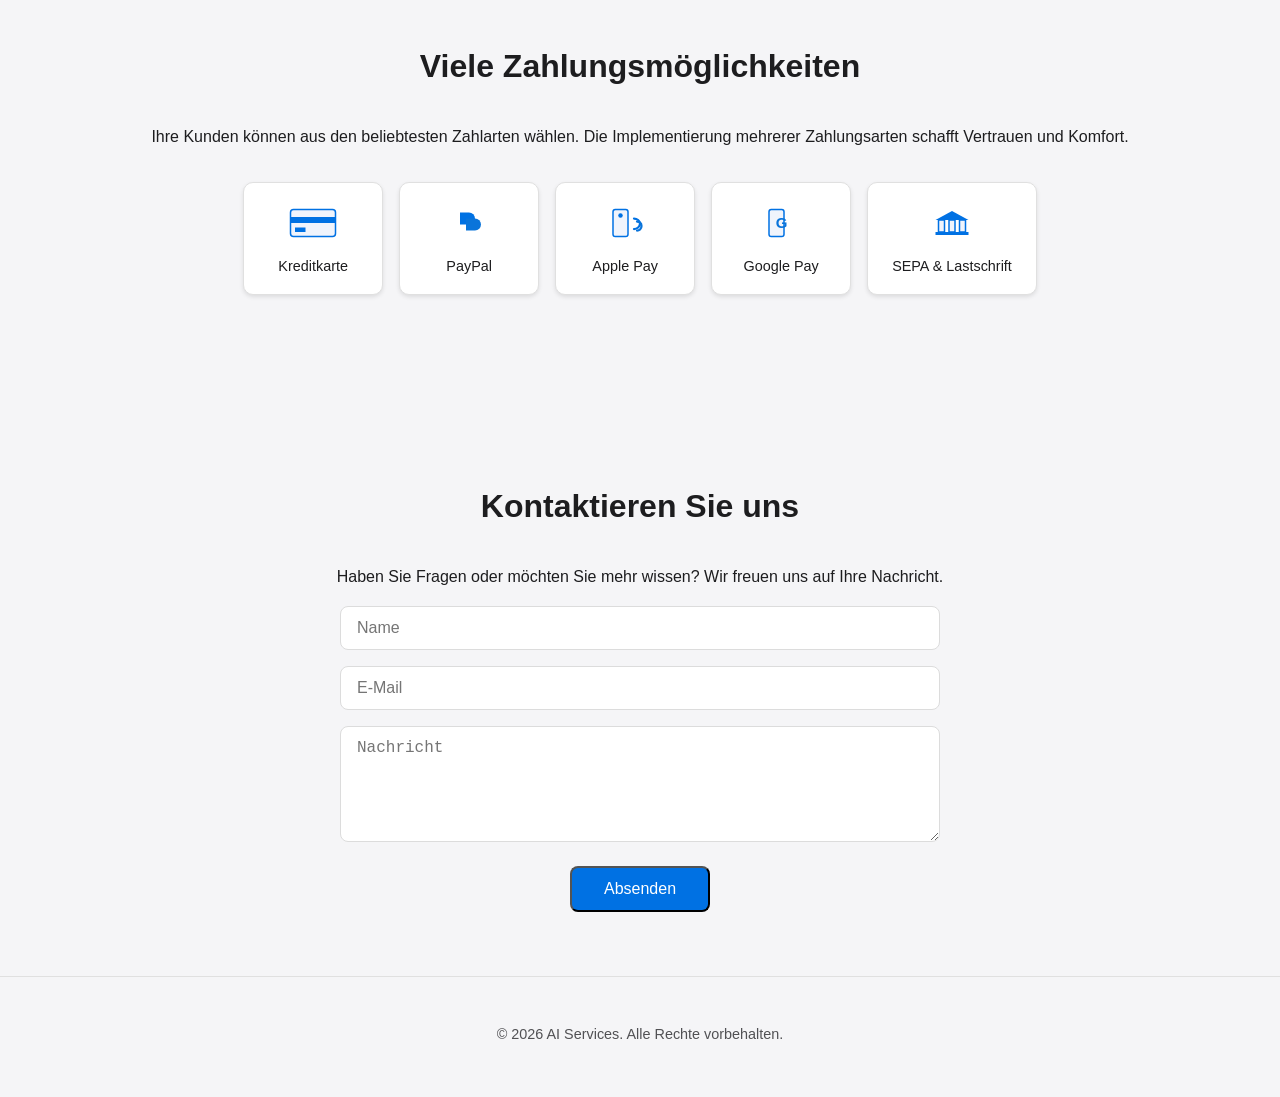
==== commit 379067d4: "Center logo in mobile menu and close on link click - Center the logo within the full-screen mobile m" ====
--- a/index.html
+++ b/index.html
@@ -11,6 +11,8 @@
   <header class="header">
     <div class="container">
       <div class="logo">AI&nbsp;Services</div>
+      <!-- mobile menu toggle -->
+      <button class="menu-toggle" aria-label="Menü öffnen">&#9776;</button>
       <nav>
         <ul class="nav-list">
           <li><a href="#home">Start</a></li>
@@ -130,5 +132,22 @@
   <footer class="footer">
     <p>© 2026 AI Services. Alle Rechte vorbehalten.</p>
   </footer>
+
+  <!-- Einfaches Skript für das mobile Menü -->
+  <script>
+    // Menü ein‑ und ausblenden auf kleinen Bildschirmen
+    const menuToggle = document.querySelector('.menu-toggle');
+    const navList = document.querySelector('.nav-list');
+    menuToggle.addEventListener('click', () => {
+      navList.classList.toggle('active');
+    });
+
+    // Wenn ein Menüpunkt ausgewählt wird, schließe das Menü wieder.
+    document.querySelectorAll('.nav-list a').forEach(link => {
+      link.addEventListener('click', () => {
+        navList.classList.remove('active');
+      });
+    });
+  </script>
 </body>
 </html>
--- a/style.css
+++ b/style.css
@@ -17,6 +17,13 @@
   scroll-behavior: smooth;
 }
 
+/* Einheitliche Boxmodell-Berechnung für alle Elemente, damit Breitenangaben
+   inklusive Padding berücksichtigt werden und unerwartete horizontale
+   Verschiebungen im mobilen Layout vermieden werden. */
+*, *::before, *::after {
+  box-sizing: border-box;
+}
+
 body {
   margin: 0;
   padding: 0;
@@ -24,6 +31,8 @@
   background-color: var(--bg-color);
   color: var(--text-color);
   line-height: 1.6;
+  /* Verhindert horizontales Scrollen auf Mobilgeräten und gleicht unterschiedlich große Ränder aus */
+  overflow-x: hidden;
 }
 
 /* Container for header and content alignment */
@@ -42,9 +51,12 @@
   top: 0;
   left: 0;
   width: 100%;
-  background-color: rgba(245, 245, 247, 0.8);
-  backdrop-filter: blur(10px);
+  /* Die Kopfzeile soll wie bei samuelnagler.com aussehen: undurchsichtig mit
+     feinem Schatten und einer dezenten Trennlinie. */
+  background-color: var(--card-bg);
+  backdrop-filter: none;
   box-shadow: 0 1px 4px rgba(0, 0, 0, 0.05);
+  border-bottom: 1px solid #e0e0e0;
   z-index: 1000;
 }
 
@@ -61,6 +73,17 @@
   padding: 0;
   display: flex;
   gap: 1.5rem;
+}
+
+/* mobile menu toggle button (hidden by default) */
+.menu-toggle {
+  display: none;
+  background: none;
+  border: none;
+  font-size: 2rem;
+  line-height: 1;
+  color: var(--text-color);
+  cursor: pointer;
 }
 
 .nav-list li {
@@ -300,4 +323,175 @@
   .card {
     width: 100%;
   }
+
+  /* Mobile Navigation */
+  .nav-list {
+    display: none;
+    flex-direction: column;
+    background-color: rgba(245, 245, 247, 0.97);
+    position: absolute;
+    top: 100%;
+    right: 0;
+    left: 0;
+    padding: 1rem 0;
+    border-bottom: 1px solid #e0e0e0;
+    box-shadow: 0 2px 4px var(--card-shadow);
+  }
+  .nav-list.active {
+    display: flex;
+  }
+  .nav-list li {
+    margin: 0.5rem 0;
+    text-align: center;
+  }
+  .menu-toggle {
+    display: block;
+  }
+}
+
+@media (max-width: 480px) {
+  .hero h1 {
+    font-size: 2rem;
+  }
+  .hero p {
+    font-size: 1rem;
+  }
+}
+
+/*
+ * Zusätzliche Anpassungen für Smartphones inspiriert von Apples mobilem Webdesign.
+ * Bei einer Breite von 640px oder kleiner wird ein fast ganzseitiges Menü angezeigt
+ * und Texte, Abstände sowie Grids werden für kleine Displays optimiert.
+ */
+@media (max-width: 640px) {
+  /* Vollbild-Menü: die Navigationsliste belegt den ganzen Bildschirm und wird
+     durch Überschieben ein- bzw. ausgeblendet. Apple verwendet eine
+     überlagernde Menüfläche mit klaren, großzügigen Abständen. */
+  .nav-list {
+    position: fixed;
+    top: 0;
+    left: 0;
+    right: 0;
+    bottom: 0;
+    background-color: rgba(245, 245, 247, 0.95);
+    flex-direction: column;
+    align-items: center;
+    justify-content: center;
+    gap: 2rem;
+    /* Standardmäßig nach oben ausblenden */
+    transform: translateY(-100%);
+    transition: transform 0.3s ease-in-out;
+    /* Obere Einrückung wird weiter unten überschrieben, um Platz für das Logo
+       zu schaffen. */
+    padding: 2rem;
+  }
+
+  /* Container soll auf kleinen Bildschirmen die volle Breite belegen, damit
+     links und rechts keine unterschiedlichen Randabstände entstehen. */
+  .container {
+    margin: 0;
+    max-width: none;
+  }
+
+  /* Positioniere die Kopfzeilen-Container relativ, damit das Logo innerhalb
+     davon absolut positioniert werden kann. */
+  .header .container {
+    position: relative;
+    justify-content: center;
+  }
+  /* Zentriere das Logo oben im Dropdown-Menü: es wird absolut positioniert
+     und horizontal zentriert. Ein höherer z-Index stellt sicher, dass es über
+     der Navigationsliste angezeigt wird. */
+  .header .logo {
+    position: absolute;
+    top: 1rem;
+    left: 50%;
+    transform: translateX(-50%);
+    z-index: 1100;
+    font-size: 1.6rem;
+  }
+  /* Da das Logo jetzt in der Mitte des Bildschirms positioniert ist, benötigt
+     die Navigationsliste zusätzlichen oberen Abstand, damit die Links nicht
+     mit dem Logo kollidieren. */
+  .nav-list {
+    padding-top: 6rem;
+  }
+  .nav-list.active {
+    transform: translateY(0);
+  }
+  /* Größere Schrift und dickere Gewichte für Menüpunkte */
+  .nav-list a {
+    font-size: 1.2rem;
+    font-weight: 600;
+  }
+  /* Menütoggle vergrößern für bessere Treffbarkeit */
+  .menu-toggle {
+    font-size: 2.5rem;
+  }
+
+  /* Hero-Bereich: mehr Platz nach oben und reduzierter Mindesthöhenwert,
+     um die wichtigsten Informationen sofort sichtbar zu machen */
+  .hero {
+    padding-top: 5rem;
+    min-height: 80vh;
+  }
+  .hero h1 {
+    font-size: 2.4rem;
+  }
+  .hero p {
+    font-size: 1.1rem;
+  }
+
+  /* Anpassungen der Dienstleistungs-Karten: weniger Abstand und größere Texte */
+  .service-cards {
+    gap: 1rem;
+  }
+  .card h3 {
+    font-size: 1.3rem;
+  }
+  .card p {
+    font-size: 0.95rem;
+  }
+
+  /* Zahlungsraster: zwei Spalten für kompakte Darstellung auf kleinen Bildschirmen */
+  .payment-grid {
+    display: grid;
+    grid-template-columns: repeat(auto-fill, minmax(140px, 1fr));
+    gap: 1rem;
+  }
+  .payment-item span {
+    font-size: 1rem;
+  }
+
+  /* Leichte Reduzierung der vertikalen Abstände bei allen Sektionen */
+  section {
+    padding: 5rem 1rem 3rem;
+    /* Auf kleinen Bildschirmen soll die Breite der Sektionen nicht begrenzt sein.
+       Dadurch verschwinden ungleiche Ränder rechts bzw. links beim Scrollen. */
+    max-width: none;
+  }
+
+  /* Karten vereinfachen: keine Schatten oder abgerundete Kanten, damit sie sich
+     nahtlos wie in samuelnagler.com in das Seitenlayout einfügen. */
+  .card {
+    box-shadow: none;
+    border-radius: 0;
+    border-bottom: 1px solid #e0e0e0;
+    margin-bottom: 1.5rem;
+  }
+  .card:hover,
+  .card:focus {
+    transform: none;
+    box-shadow: none;
+  }
+  .card h3 {
+    margin-top: 1rem;
+  }
+
+  /* Vereinfachte Darstellung der Zahlungsarten – ohne Rand und Schatten. */
+  .payment-item {
+    border: none;
+    box-shadow: none;
+    background-color: transparent;
+  }
 }
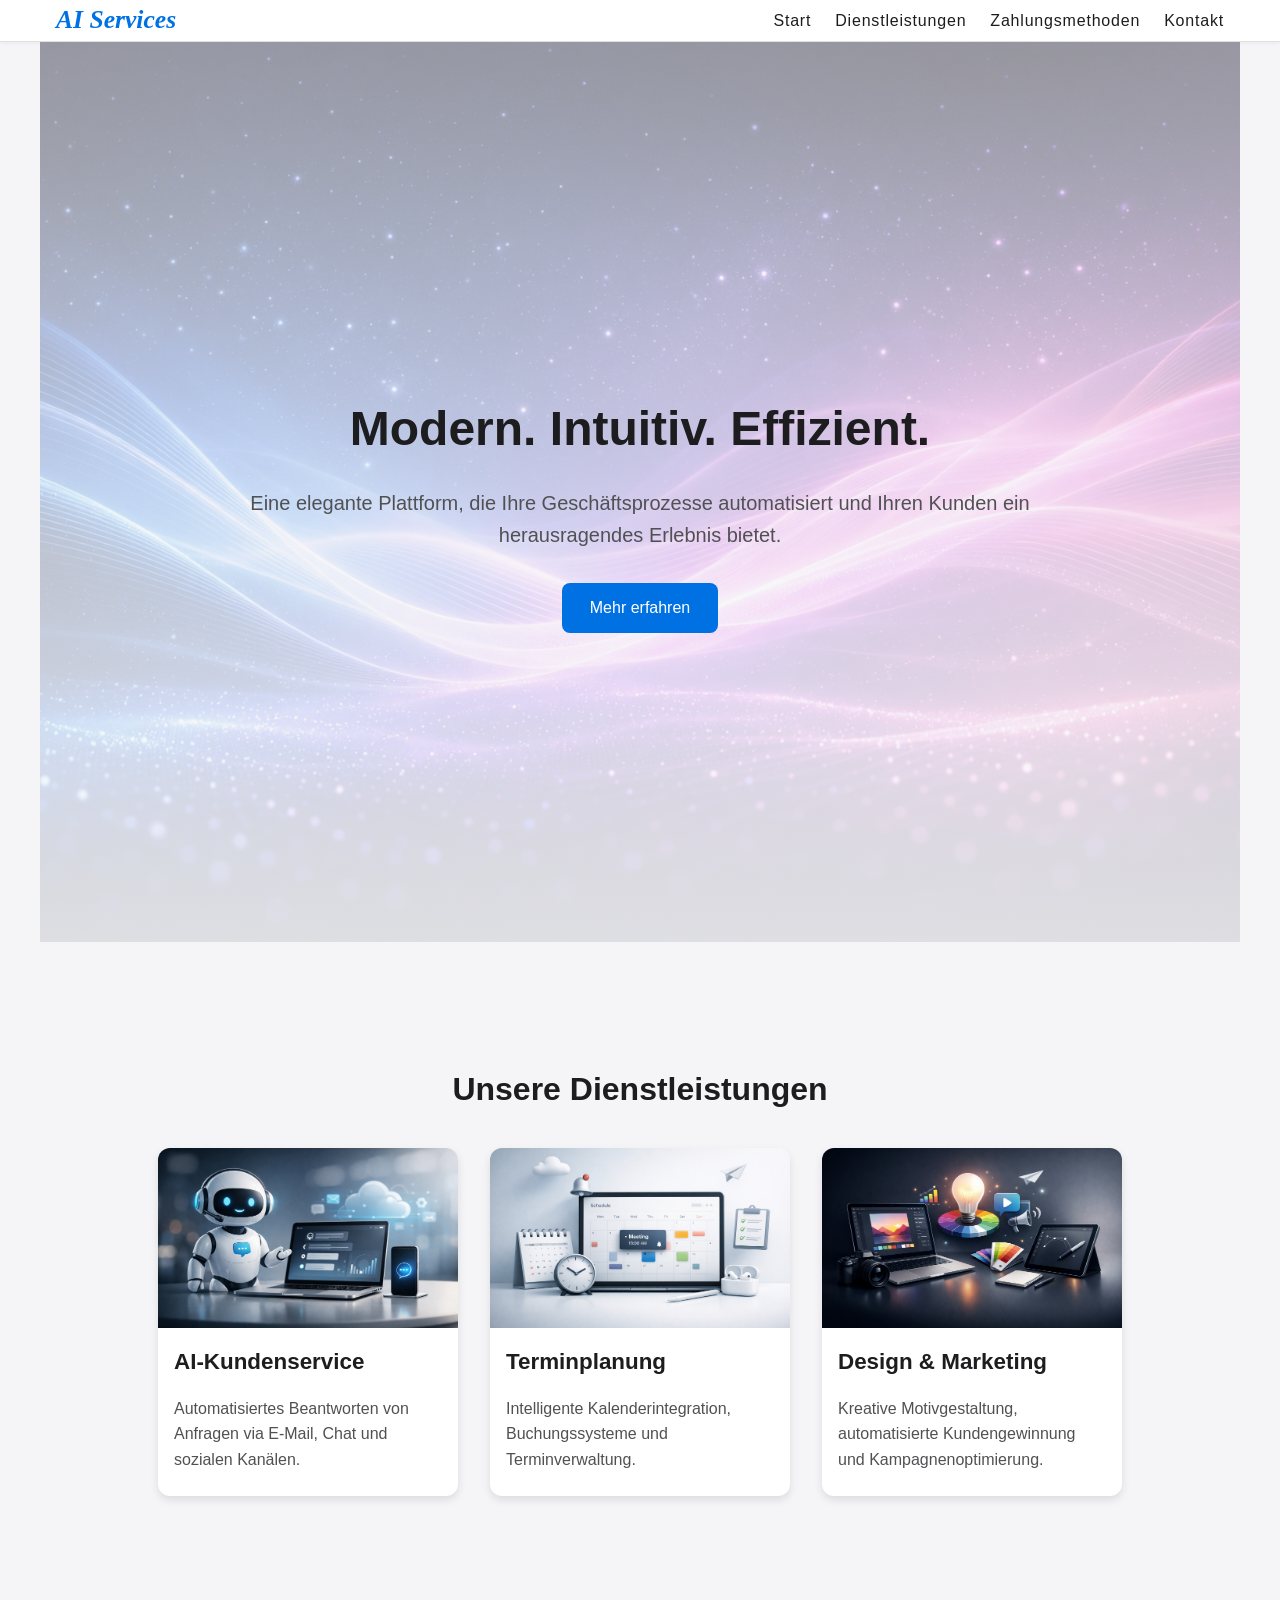
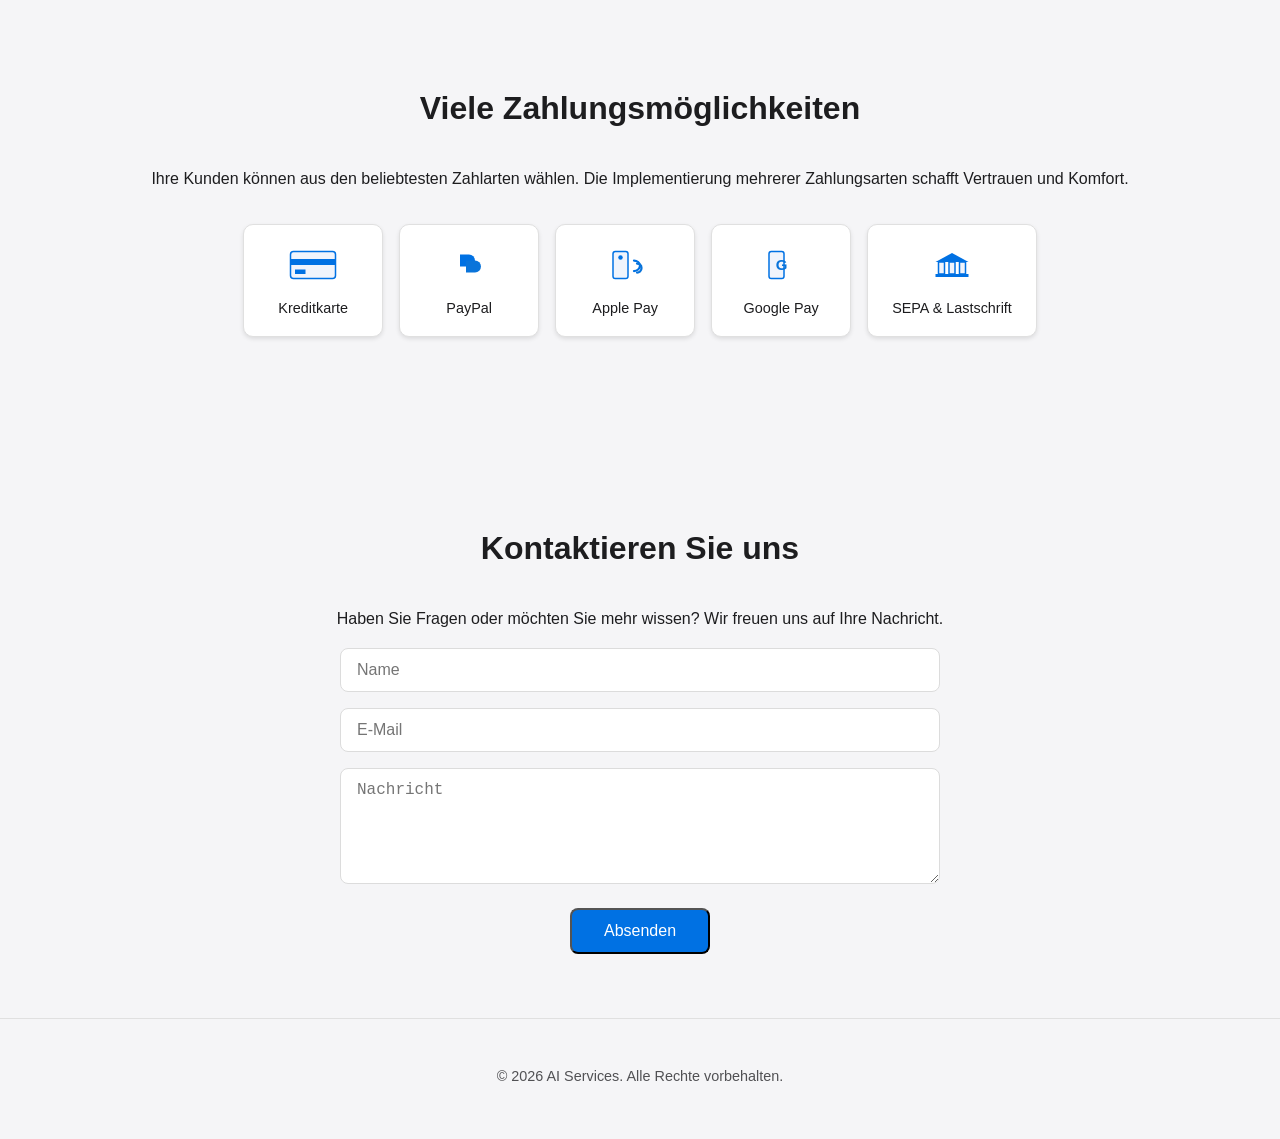
==== commit 6e07649b: "Update header to match samuelnagler.com aesthetics and functionality Set the header position to rela" ====
--- a/index.html
+++ b/index.html
@@ -8,7 +8,8 @@
 </head>
 <body>
   <!-- Feste Navigationsleiste -->
-  <header class="header">
+  <!-- Hauptkopfzeile orientiert sich am nicht fixierten Header von samuelnagler.com. Wir setzen die Position explizit auf „static“, um ein mögliches Festhalten durch übergeordnete Stile zu verhindern. -->
+  <header class="header" style="position: static;">
     <div class="container">
       <div class="logo">AI&nbsp;Services</div>
       <!-- mobile menu toggle -->
--- a/style.css
+++ b/style.css
@@ -47,9 +47,15 @@
 
 /* Header styling */
 .header {
-  position: fixed;
+  /* Der Header soll wie bei samuelnagler.com funktionieren: er ist nicht fixiert,
+     sondern scrollt zusammen mit dem Inhalt. Daher entfernen wir die fixed-Positionierung. */
+  /* position: fixed;
   top: 0;
-  left: 0;
+  left: 0; */
+  /* Erzwinge eine relative Positionierung wie auf samuelnagler.com, damit die
+     Kopfzeile nicht fixiert bleibt, selbst wenn ältere Cache‑Versionen eine
+     feste Positionierung enthalten. */
+  position: relative;
   width: 100%;
   /* Die Kopfzeile soll wie bei samuelnagler.com aussehen: undurchsichtig mit
      feinem Schatten und einer dezenten Trennlinie. */
@@ -57,14 +63,19 @@
   backdrop-filter: none;
   box-shadow: 0 1px 4px rgba(0, 0, 0, 0.05);
   border-bottom: 1px solid #e0e0e0;
-  z-index: 1000;
+  /* z-index wird nicht benötigt, da der Header nicht mehr über dem Inhalt schwebt. */
+  /* z-index: 1000; */
 }
 
 .header .logo {
   font-weight: 600;
-  font-size: 1.4rem;
+  font-size: 1.6rem;
   color: var(--primary-color);
   white-space: nowrap;
+  /* Ästhetik-Anpassung: Eine Handschrift ähnliche Schriftart für das Logo.
+     Falls diese Schriften nicht verfügbar sind, fällt sie auf cursive zurück. */
+  font-family: 'Apple Chancery', 'Brush Script MT', cursive;
+  font-style: italic;
 }
 
 .nav-list {
@@ -95,6 +106,8 @@
   color: var(--text-color);
   font-weight: 500;
   transition: color 0.2s ease-in-out;
+  /* Leichte Laufweite für ein eleganteres Schriftbild wie bei samuelnagler.com */
+  letter-spacing: 0.05em;
 }
 
 .nav-list a:hover,
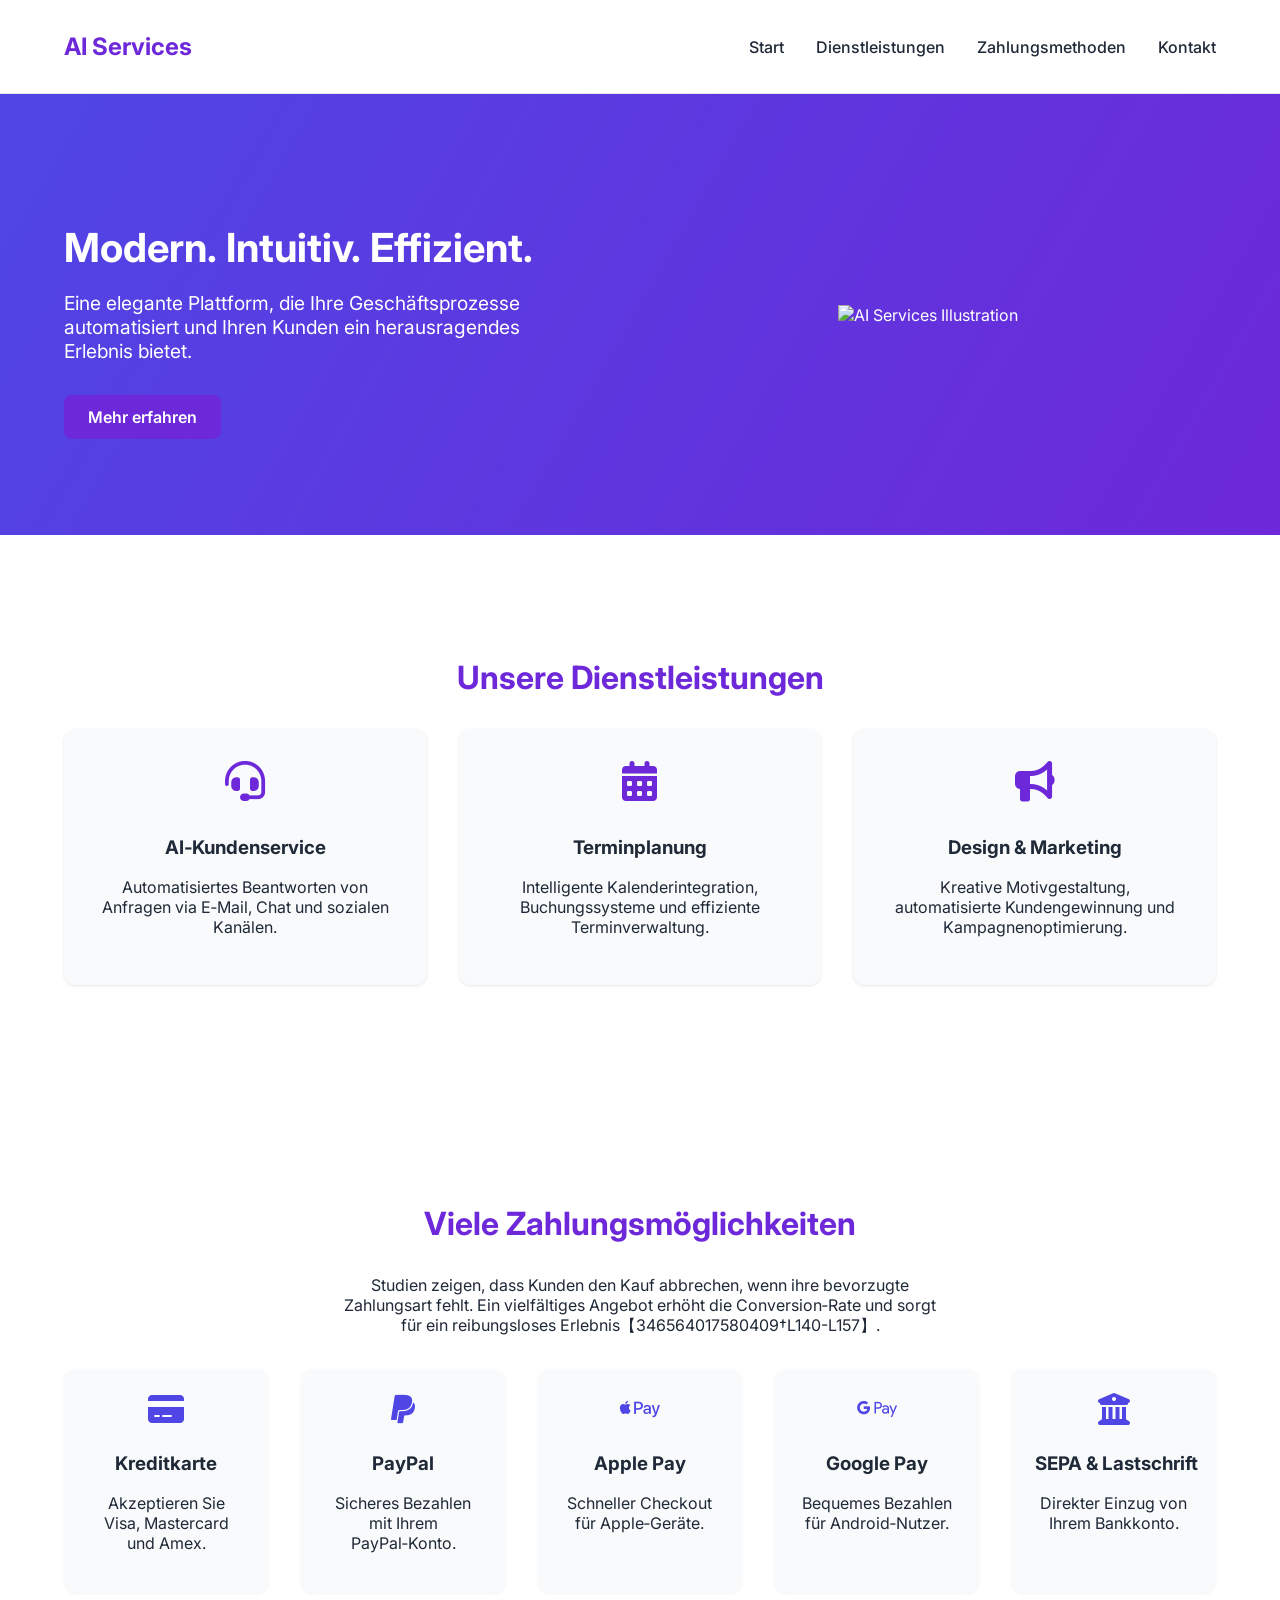
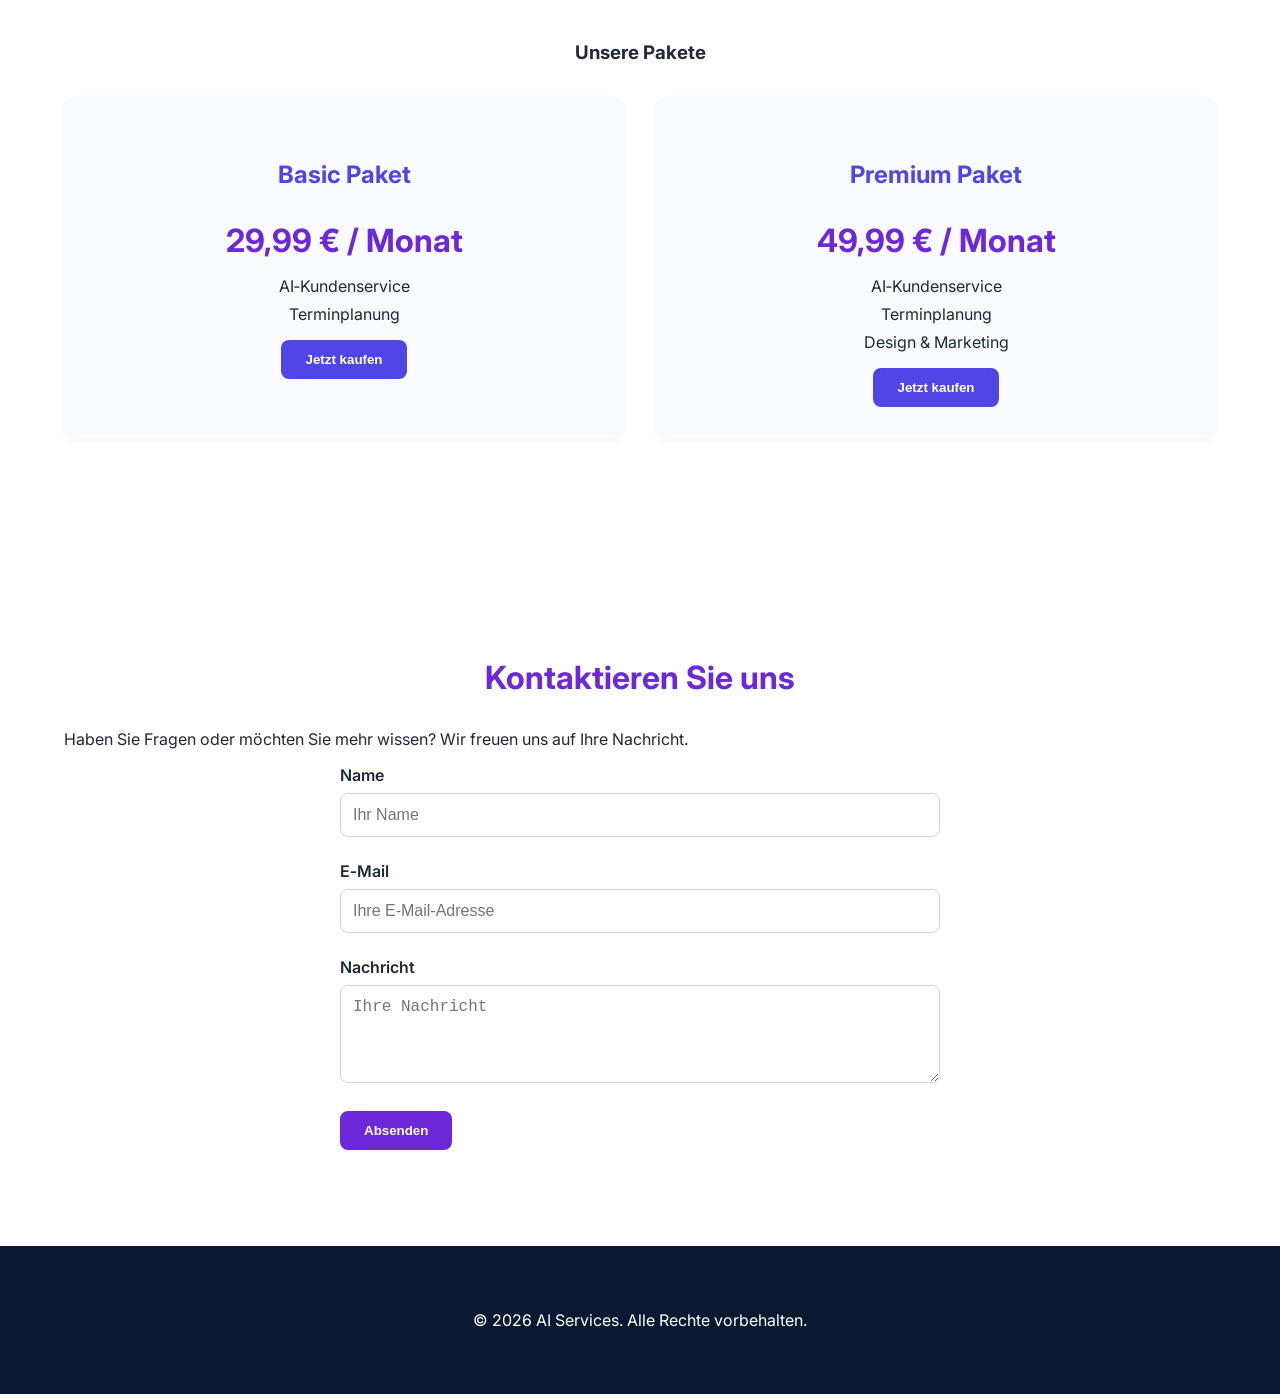
==== commit be85bbab: "Update website with improved design and multi-payment options" ====
--- a/index.html
+++ b/index.html
@@ -1,154 +1,222 @@
 <!DOCTYPE html>
 <html lang="de">
-<head>
-  <meta charset="UTF-8">
-  <meta name="viewport" content="width=device-width, initial-scale=1.0">
-  <title>AI&nbsp;Services – Elegantes Firmenportal</title>
-  <link rel="stylesheet" href="style.css">
-</head>
-<body>
-  <!-- Feste Navigationsleiste -->
-  <!-- Hauptkopfzeile orientiert sich am nicht fixierten Header von samuelnagler.com. Wir setzen die Position explizit auf „static“, um ein mögliches Festhalten durch übergeordnete Stile zu verhindern. -->
-  <header class="header" style="position: static;">
-    <div class="container">
-      <div class="logo">AI&nbsp;Services</div>
-      <!-- mobile menu toggle -->
-      <button class="menu-toggle" aria-label="Menü öffnen">&#9776;</button>
-      <nav>
-        <ul class="nav-list">
-          <li><a href="#home">Start</a></li>
-          <li><a href="#services">Dienstleistungen</a></li>
-          <li><a href="#payments">Zahlungsmethoden</a></li>
-          <li><a href="#contact">Kontakt</a></li>
-        </ul>
-      </nav>
+  <head>
+    <meta charset="UTF-8" />
+    <meta name="viewport" content="width=device-width, initial-scale=1.0" />
+    <title>AI Services – Elegantes Firmenportal</title>
+    <!-- Base styles -->
+    <link rel="stylesheet" href="styles.css" />
+    <!-- Font Awesome for icons -->
+    <link
+      rel="stylesheet"
+      href="https://cdnjs.cloudflare.com/ajax/libs/font-awesome/6.5.1/css/all.min.css"
+      integrity="sha512-bh5ITStFvWZ3Gj4gaHlpPbwlmRe+W356dP5zlMRAO0ct/UMhw9n7oV9mTh3CpA/R43yjpGlu3VA7NfpA15s4iw=="
+      crossorigin="anonymous"
+      referrerpolicy="no-referrer"
+    />
+    <!-- Google Fonts -->
+    <link rel="preconnect" href="https://fonts.gstatic.com" />
+    <link
+      href="https://fonts.googleapis.com/css2?family=Inter:wght@400;600;700&display=swap"
+      rel="stylesheet"
+    />
+  </head>
+  <body>
+    <!-- Navigation -->
+    <header class="navbar">
+      <div class="container nav-container">
+        <a href="#start" class="logo">AI&nbsp;Services</a>
+        <!-- Mobile menu toggle -->
+        <button id="nav-toggle" class="nav-toggle" aria-label="Menü öffnen">
+          <i class="fas fa-bars"></i>
+        </button>
+        <nav id="nav-menu" class="nav-menu">
+          <a href="#start">Start</a>
+          <a href="#services">Dienstleistungen</a>
+          <a href="#payment">Zahlungsmethoden</a>
+          <a href="#contact">Kontakt</a>
+        </nav>
+      </div>
+    </header>
+
+    <!-- Hero section -->
+    <section id="start" class="hero">
+      <div class="container hero-container">
+        <div class="hero-text">
+          <h1>Modern. Intuitiv. Effizient.</h1>
+          <p>
+            Eine elegante Plattform, die Ihre Geschäftsprozesse automatisiert und
+            Ihren Kunden ein herausragendes Erlebnis bietet.
+          </p>
+          <a href="#services" class="btn primary">Mehr erfahren</a>
+        </div>
+        <div class="hero-image">
+          <img src="images/hero.png" alt="AI Services Illustration" />
+        </div>
+      </div>
+    </section>
+
+    <!-- Services section -->
+    <section id="services" class="section services">
+      <div class="container">
+        <h2>Unsere Dienstleistungen</h2>
+        <div class="card-grid">
+          <div class="service-card">
+            <i class="fas fa-headset service-icon"></i>
+            <h3>AI‑Kundenservice</h3>
+            <p>
+              Automatisiertes Beantworten von Anfragen via E‑Mail, Chat und
+              sozialen Kanälen.
+            </p>
+          </div>
+          <div class="service-card">
+            <i class="fas fa-calendar-alt service-icon"></i>
+            <h3>Terminplanung</h3>
+            <p>
+              Intelligente Kalenderintegration, Buchungssysteme und effiziente
+              Terminverwaltung.
+            </p>
+          </div>
+          <div class="service-card">
+            <i class="fas fa-bullhorn service-icon"></i>
+            <h3>Design&nbsp;&amp;&nbsp;Marketing</h3>
+            <p>
+              Kreative Motivgestaltung, automatisierte Kundengewinnung und
+              Kampagnenoptimierung.
+            </p>
+          </div>
+        </div>
+      </div>
+    </section>
+
+    <!-- Payment methods section -->
+    <section id="payment" class="section payment">
+      <div class="container">
+        <h2>Viele Zahlungsmöglichkeiten</h2>
+        <p class="payment-intro">
+          Studien zeigen, dass Kunden den Kauf abbrechen, wenn ihre bevorzugte
+          Zahlungsart fehlt. Ein vielfältiges Angebot erhöht die
+          Conversion‑Rate und sorgt für ein reibungsloses Erlebnis【346564017580409†L140-L157】.
+        </p>
+        <div class="payment-grid">
+          <div class="payment-item">
+            <i class="fas fa-credit-card payment-icon"></i>
+            <h3>Kreditkarte</h3>
+            <p>Akzeptieren Sie Visa, Mastercard und Amex.</p>
+          </div>
+          <div class="payment-item">
+            <i class="fab fa-paypal payment-icon"></i>
+            <h3>PayPal</h3>
+            <p>Sicheres Bezahlen mit Ihrem PayPal‑Konto.</p>
+          </div>
+          <div class="payment-item">
+            <i class="fab fa-apple-pay payment-icon"></i>
+            <h3>Apple Pay</h3>
+            <p>Schneller Checkout für Apple‑Geräte.</p>
+          </div>
+          <div class="payment-item">
+            <i class="fab fa-google-pay payment-icon"></i>
+            <h3>Google Pay</h3>
+            <p>Bequemes Bezahlen für Android‑Nutzer.</p>
+          </div>
+          <div class="payment-item">
+            <i class="fas fa-university payment-icon"></i>
+            <h3>SEPA &amp; Lastschrift</h3>
+            <p>Direkter Einzug von Ihrem Bankkonto.</p>
+          </div>
+        </div>
+        <!-- Pricing and purchase options -->
+        <div class="pricing">
+          <h3>Unsere Pakete</h3>
+          <div class="pricing-grid">
+            <div class="pricing-card">
+              <h4>Basic Paket</h4>
+              <p class="price">29,99 € / Monat</p>
+              <ul>
+                <li>AI‑Kundenservice</li>
+                <li>Terminplanung</li>
+              </ul>
+              <button class="btn secondary" data-plan="Basic">Jetzt kaufen</button>
+            </div>
+            <div class="pricing-card">
+              <h4>Premium Paket</h4>
+              <p class="price">49,99 € / Monat</p>
+              <ul>
+                <li>AI‑Kundenservice</li>
+                <li>Terminplanung</li>
+                <li>Design &amp; Marketing</li>
+              </ul>
+              <button class="btn secondary" data-plan="Premium">Jetzt kaufen</button>
+            </div>
+          </div>
+        </div>
+      </div>
+    </section>
+
+    <!-- Contact section -->
+    <section id="contact" class="section contact">
+      <div class="container">
+        <h2>Kontaktieren Sie uns</h2>
+        <p>
+          Haben Sie Fragen oder möchten Sie mehr wissen? Wir freuen uns auf Ihre
+          Nachricht.
+        </p>
+        <form id="contact-form">
+          <div class="form-group">
+            <label for="name">Name</label>
+            <input type="text" id="name" placeholder="Ihr Name" required />
+          </div>
+          <div class="form-group">
+            <label for="email">E‑Mail</label>
+            <input
+              type="email"
+              id="email"
+              placeholder="Ihre E‑Mail‑Adresse"
+              required
+            />
+          </div>
+          <div class="form-group">
+            <label for="message">Nachricht</label>
+            <textarea
+              id="message"
+              placeholder="Ihre Nachricht"
+              rows="4"
+              required
+            ></textarea>
+          </div>
+          <button type="submit" class="btn primary">Absenden</button>
+        </form>
+      </div>
+    </section>
+
+    <!-- Footer -->
+    <footer class="footer">
+      <div class="container">
+        <p>© 2026 AI Services. Alle Rechte vorbehalten.</p>
+      </div>
+    </footer>
+
+    <!-- Modal for payment selection -->
+    <div id="payment-modal" class="modal" role="dialog" aria-modal="true">
+      <div class="modal-content">
+        <span class="close" aria-label="Schließen">&times;</span>
+        <h3>Zahlungsart wählen</h3>
+        <p>
+          Wählen Sie Ihre bevorzugte Zahlungsart. Diese Demo führt keine echte
+          Zahlung aus.
+        </p>
+        <div class="modal-payment-options">
+          <button class="btn payment-btn" data-method="credit">Kreditkarte</button>
+          <button class="btn payment-btn" data-method="paypal">PayPal</button>
+          <button class="btn payment-btn" data-method="applepay">Apple Pay</button>
+          <button class="btn payment-btn" data-method="googlepay">Google Pay</button>
+          <button class="btn payment-btn" data-method="sepa">SEPA</button>
+        </div>
+        <div id="payment-instructions" class="payment-instructions"></div>
+      </div>
     </div>
-  </header>
-
-  <!-- Hero‑Bereich -->
-  <section id="home" class="hero">
-    <div class="hero-overlay"></div>
-    <div class="hero-content">
-      <h1>Modern. Intuitiv. Effizient.</h1>
-      <p>Eine elegante Plattform, die Ihre Geschäftsprozesse automatisiert und Ihren Kunden ein herausragendes Erlebnis bietet.</p>
-      <a href="#services" class="btn">Mehr erfahren</a>
-    </div>
-  </section>
-
-  <!-- Unsere Dienstleistungen -->
-  <section id="services" class="services">
-    <h2>Unsere Dienstleistungen</h2>
-    <div class="service-cards">
-      <a href="#contact" class="card" aria-label="AI Kundenservice">
-        <img src="ai_service1.jpg" alt="AI‑Kundenservice" class="service-image">
-        <h3>AI‑Kundenservice</h3>
-        <p>Automatisiertes Beantworten von Anfragen via E‑Mail, Chat und sozialen Kanälen.</p>
-      </a>
-      <a href="#contact" class="card" aria-label="Terminplanung">
-        <img src="ai_service2.jpg" alt="Terminplanung" class="service-image">
-        <h3>Terminplanung</h3>
-        <p>Intelligente Kalenderintegration, Buchungssysteme und Terminverwaltung.</p>
-      </a>
-      <a href="#contact" class="card" aria-label="Design &amp; Marketing">
-        <img src="ai_service3.jpg" alt="Design &amp; Marketing" class="service-image">
-        <h3>Design&nbsp;&amp;&nbsp;Marketing</h3>
-        <p>Kreative Motivgestaltung, automatisierte Kundengewinnung und Kampagnenoptimierung.</p>
-      </a>
-    </div>
-  </section>
-
-  <!-- Zahlungsmethoden -->
-  <section id="payments" class="payments">
-    <h2>Viele Zahlungsmöglichkeiten</h2>
-    <p>Ihre Kunden können aus den beliebtesten Zahlarten wählen. Die Implementierung mehrerer Zahlungsarten schafft Vertrauen und Komfort.</p>
-    <div class="payment-grid">
-      <a href="#contact" class="payment-item" aria-label="Kreditkarte">
-        <!-- Kreditkarten‑Icon -->
-        <svg viewBox="0 0 64 48" xmlns="http://www.w3.org/2000/svg" class="payment-icon" aria-hidden="true" focusable="false">
-          <rect x="2" y="6" width="60" height="36" rx="4" ry="4" fill="#f0f4fc" stroke="#0071e3" stroke-width="2"/>
-          <rect x="2" y="16" width="60" height="8" fill="#0071e3"/>
-          <rect x="8" y="30" width="14" height="6" fill="#0071e3"/>
-        </svg>
-        <span>Kreditkarte</span>
-      </a>
-      <a href="#contact" class="payment-item" aria-label="PayPal">
-        <!-- PayPal‑Icon: zwei überlappende P-Buchstaben -->
-        <svg viewBox="0 0 64 48" xmlns="http://www.w3.org/2000/svg" class="payment-icon" aria-hidden="true" focusable="false">
-          <path d="M20 10 h12 a8 8 0 0 1 0 16 h-12 z" fill="#0071e3"/>
-          <path d="M28 18 h12 a8 8 0 0 1 0 16 h-12 z" fill="#0a74da"/>
-        </svg>
-        <span>PayPal</span>
-      </a>
-      <a href="#contact" class="payment-item" aria-label="Mobile Pay">
-        <!-- Smartphone mit Funkwellen -->
-        <svg viewBox="0 0 64 48" xmlns="http://www.w3.org/2000/svg" class="payment-icon" aria-hidden="true" focusable="false">
-          <rect x="16" y="6" width="20" height="36" rx="3" ry="3" fill="#f0f4fc" stroke="#0071e3" stroke-width="2"/>
-          <circle cx="26" cy="14" r="3" fill="#0071e3"/>
-          <path d="M44 18 c4 0 8 3 8 7 s-4 7-8 7" fill="none" stroke="#0071e3" stroke-width="3" stroke-linecap="round"/>
-          <path d="M48 22 c3 0 6 2 6 6 s-3 6-6 6" fill="none" stroke="#0a74da" stroke-width="3" stroke-linecap="round"/>
-        </svg>
-        <span>Apple&nbsp;Pay</span>
-      </a>
-      <a href="#contact" class="payment-item" aria-label="Google Pay">
-        <!-- Smartphone mit G -->
-        <svg viewBox="0 0 64 48" xmlns="http://www.w3.org/2000/svg" class="payment-icon" aria-hidden="true" focusable="false">
-          <rect x="16" y="6" width="20" height="36" rx="3" ry="3" fill="#f0f4fc" stroke="#0071e3" stroke-width="2"/>
-          <text x="25" y="30" font-family="Arial, sans-serif" font-size="20" fill="#0a74da" font-weight="bold">G</text>
-        </svg>
-        <span>Google&nbsp;Pay</span>
-      </a>
-      <a href="#contact" class="payment-item" aria-label="SEPA / Lastschrift">
-        <!-- Bankgebäude‑Icon -->
-        <svg viewBox="0 0 64 48" xmlns="http://www.w3.org/2000/svg" class="payment-icon" aria-hidden="true" focusable="false">
-          <polygon points="32,8 10,20 54,20" fill="#0071e3"/>
-          <rect x="14" y="20" width="8" height="16" fill="#f0f4fc" stroke="#0071e3" stroke-width="2"/>
-          <rect x="28" y="20" width="8" height="16" fill="#f0f4fc" stroke="#0071e3" stroke-width="2"/>
-          <rect x="42" y="20" width="8" height="16" fill="#f0f4fc" stroke="#0071e3" stroke-width="2"/>
-          <rect x="10" y="36" width="44" height="4" fill="#0071e3"/>
-        </svg>
-        <span>SEPA &amp; Lastschrift</span>
-      </a>
-    </div>
-  </section>
-
-  <!-- Kontaktformular -->
-  <section id="contact" class="contact">
-    <h2>Kontaktieren Sie uns</h2>
-    <p>Haben Sie Fragen oder möchten Sie mehr wissen? Wir freuen uns auf Ihre Nachricht.</p>
-    <form onsubmit="event.preventDefault(); alert('Vielen Dank! Ihre Nachricht wurde gesendet.');">
-      <div class="form-group">
-        <input type="text" placeholder="Name" required />
-      </div>
-      <div class="form-group">
-        <input type="email" placeholder="E‑Mail" required />
-      </div>
-      <div class="form-group">
-        <textarea placeholder="Nachricht" required rows="5"></textarea>
-      </div>
-      <button type="submit" class="btn">Absenden</button>
-    </form>
-  </section>
-
-  <!-- Fußzeile -->
-  <footer class="footer">
-    <p>© 2026 AI Services. Alle Rechte vorbehalten.</p>
-  </footer>
-
-  <!-- Einfaches Skript für das mobile Menü -->
-  <script>
-    // Menü ein‑ und ausblenden auf kleinen Bildschirmen
-    const menuToggle = document.querySelector('.menu-toggle');
-    const navList = document.querySelector('.nav-list');
-    menuToggle.addEventListener('click', () => {
-      navList.classList.toggle('active');
-    });
-
-    // Wenn ein Menüpunkt ausgewählt wird, schließe das Menü wieder.
-    document.querySelectorAll('.nav-list a').forEach(link => {
-      link.addEventListener('click', () => {
-        navList.classList.remove('active');
-      });
-    });
-  </script>
-</body>
+
+    <!-- Scripts -->
+    <script src="script.js"></script>
+  </body>
 </html>
--- a/styles.css
+++ b/styles.css
@@ -0,0 +1,412 @@
+/*
+ * Basis‑Styles für das AI Services Portal.
+ *
+ * Die Farbpalette basiert auf dezenten Lila‑Tönen für einen modernen,
+ * technologischen Eindruck und schafft dabei einen angenehmen Kontrast
+ * zwischen Text und Hintergrund. Medienabfragen stellen sicher, dass
+ * Navigation und Layout auch auf mobilen Geräten funktionieren.
+ */
+
+/* Farbvariablen */
+:root {
+  --primary: #6d28d9;
+  --secondary: #4f46e5;
+  --text: #1f2937;
+  --bg: #ffffff;
+  --light: #f9fafb;
+  --dark: #0a1931;
+}
+
+/* Global */
+* {
+  box-sizing: border-box;
+}
+
+html,
+body {
+  margin: 0;
+  padding: 0;
+  font-family: 'Inter', sans-serif;
+  color: var(--text);
+  background-color: var(--bg);
+  scroll-behavior: smooth;
+}
+
+/* Container */
+.container {
+  width: 90%;
+  max-width: 1200px;
+  margin: 0 auto;
+  padding: 2rem 0;
+}
+
+/* Navigation */
+.navbar {
+  position: sticky;
+  top: 0;
+  background: var(--bg);
+  border-bottom: 1px solid #e5e7eb;
+  z-index: 1000;
+}
+
+.nav-container {
+  display: flex;
+  justify-content: space-between;
+  align-items: center;
+}
+
+.logo {
+  font-weight: 700;
+  font-size: 1.5rem;
+  color: var(--primary);
+  text-decoration: none;
+}
+
+.nav-menu {
+  display: flex;
+  gap: 2rem;
+}
+
+.nav-menu a {
+  color: var(--text);
+  text-decoration: none;
+  font-weight: 500;
+  transition: color 0.3s;
+}
+
+.nav-menu a:hover {
+  color: var(--primary);
+}
+
+/* Toggle button (mobile) */
+.nav-toggle {
+  display: none;
+  background: none;
+  border: none;
+  font-size: 1.5rem;
+  color: var(--text);
+  cursor: pointer;
+}
+
+/* Hero */
+.hero {
+  background: linear-gradient(120deg, var(--secondary), var(--primary));
+  color: #fff;
+  padding: 4rem 0;
+}
+
+.hero-container {
+  display: flex;
+  flex-wrap: wrap;
+  align-items: center;
+}
+
+.hero-text {
+  flex: 1 1 50%;
+}
+
+.hero-text h1 {
+  font-size: 2.5rem;
+  margin-bottom: 1rem;
+}
+
+.hero-text p {
+  font-size: 1.2rem;
+  margin-bottom: 2rem;
+  max-width: 500px;
+}
+
+.hero-image {
+  flex: 1 1 50%;
+  text-align: center;
+}
+
+.hero-image img {
+  width: 100%;
+  max-width: 500px;
+}
+
+/* Buttons */
+.btn {
+  display: inline-block;
+  padding: 0.75rem 1.5rem;
+  border-radius: 0.5rem;
+  text-decoration: none;
+  cursor: pointer;
+  font-weight: 600;
+  border: none;
+}
+
+.btn.primary {
+  background: var(--primary);
+  color: #fff;
+}
+
+.btn.primary:hover {
+  background: #7c3aed;
+}
+
+.btn.secondary {
+  background: var(--secondary);
+  color: #fff;
+}
+
+.btn.secondary:hover {
+  background: #6366f1;
+}
+
+/* Sections */
+.section {
+  padding: 4rem 0;
+}
+
+.section h2 {
+  font-size: 2rem;
+  margin-bottom: 2rem;
+  text-align: center;
+  color: var(--primary);
+}
+
+/* Services */
+.card-grid {
+  display: grid;
+  gap: 2rem;
+}
+
+.services .card-grid {
+  grid-template-columns: repeat(auto-fit, minmax(250px, 1fr));
+}
+
+.service-card {
+  background: var(--light);
+  padding: 2rem;
+  border-radius: 0.75rem;
+  text-align: center;
+  box-shadow: 0 1px 3px rgba(0, 0, 0, 0.1);
+  transition: transform 0.2s;
+}
+
+.service-card:hover {
+  transform: translateY(-5px);
+}
+
+.service-icon {
+  font-size: 2.5rem;
+  color: var(--primary);
+  margin-bottom: 1rem;
+}
+
+/* Payment */
+.payment .payment-grid {
+  display: grid;
+  grid-template-columns: repeat(auto-fit, minmax(180px, 1fr));
+  gap: 2rem;
+  margin-bottom: 3rem;
+}
+
+.payment-item {
+  background: var(--light);
+  padding: 1.5rem;
+  border-radius: 0.75rem;
+  text-align: center;
+  box-shadow: 0 1px 3px rgba(0, 0, 0, 0.05);
+}
+
+.payment-icon {
+  font-size: 2rem;
+  color: var(--secondary);
+  margin-bottom: 0.5rem;
+}
+
+.payment-intro {
+  max-width: 600px;
+  margin: 0 auto 2rem auto;
+  text-align: center;
+}
+
+.pricing {
+  text-align: center;
+}
+
+.pricing-grid {
+  display: grid;
+  grid-template-columns: repeat(auto-fit, minmax(250px, 1fr));
+  gap: 2rem;
+  margin-top: 2rem;
+}
+
+.pricing-card {
+  background: var(--light);
+  padding: 2rem;
+  border-radius: 0.75rem;
+  box-shadow: 0 2px 5px rgba(0, 0, 0, 0.05);
+}
+
+.pricing-card h4 {
+  font-size: 1.5rem;
+  margin-bottom: 1rem;
+  color: var(--secondary);
+}
+
+.price {
+  font-size: 2rem;
+  font-weight: 700;
+  margin-bottom: 1rem;
+  color: var(--primary);
+}
+
+.pricing-card ul {
+  list-style: none;
+  padding: 0;
+  margin: 1rem 0;
+}
+
+.pricing-card ul li {
+  margin-bottom: 0.5rem;
+}
+
+/* Contact */
+.contact form {
+  max-width: 600px;
+  margin: 0 auto;
+}
+
+.form-group {
+  margin-bottom: 1.5rem;
+}
+
+.form-group label {
+  display: block;
+  margin-bottom: 0.5rem;
+  font-weight: 600;
+}
+
+.form-group input,
+.form-group textarea {
+  width: 100%;
+  padding: 0.75rem;
+  border-radius: 0.5rem;
+  border: 1px solid #d1d5db;
+  font-size: 1rem;
+}
+
+.form-group input:focus,
+.form-group textarea:focus {
+  outline: none;
+  border-color: var(--primary);
+  box-shadow: 0 0 0 2px rgba(99, 102, 241, 0.2);
+}
+
+/* Footer */
+.footer {
+  background: var(--dark);
+  color: #fff;
+  padding: 1rem 0;
+  text-align: center;
+}
+
+/* Modal */
+.modal {
+  display: none;
+  position: fixed;
+  z-index: 1100;
+  left: 0;
+  top: 0;
+  width: 100%;
+  height: 100%;
+  overflow: auto;
+  background-color: rgba(0, 0, 0, 0.5);
+}
+
+.modal-content {
+  background: #fff;
+  margin: 10% auto;
+  padding: 2rem;
+  border-radius: 0.75rem;
+  max-width: 500px;
+  position: relative;
+}
+
+.close {
+  position: absolute;
+  top: 0.5rem;
+  right: 0.75rem;
+  font-size: 1.5rem;
+  cursor: pointer;
+}
+
+.modal-payment-options {
+  display: flex;
+  flex-wrap: wrap;
+  gap: 0.75rem;
+  margin: 1rem 0;
+}
+
+.payment-btn {
+  flex: 1 1 calc(50% - 0.5rem);
+  background: var(--secondary);
+  color: #fff;
+  padding: 0.5rem;
+  border: none;
+  border-radius: 0.5rem;
+  cursor: pointer;
+  font-size: 0.9rem;
+}
+
+.payment-btn:hover {
+  background: #6366f1;
+}
+
+.payment-instructions {
+  margin-top: 1rem;
+  font-size: 0.9rem;
+  color: var(--text);
+}
+
+/* Responsive Navigation */
+@media (max-width: 768px) {
+  .nav-menu {
+    position: absolute;
+    top: 60px;
+    right: 0;
+    background: var(--bg);
+    flex-direction: column;
+    align-items: flex-start;
+    width: 200px;
+    padding: 1rem;
+    border-radius: 0 0 0.5rem 0.5rem;
+    box-shadow: 0 4px 6px rgba(0, 0, 0, 0.1);
+    transform: translateX(100%);
+    transition: transform 0.3s ease;
+  }
+
+  .nav-menu.active {
+    transform: translateX(0);
+  }
+
+  .nav-toggle {
+    display: block;
+  }
+
+  .nav-menu a {
+    margin: 0.5rem 0;
+  }
+
+  .hero-container {
+    flex-direction: column-reverse;
+    text-align: center;
+  }
+
+  .hero-text,
+  .hero-image {
+    flex: 1 1 100%;
+  }
+
+  .hero-text h1 {
+    font-size: 2rem;
+  }
+
+  .hero-text p {
+    font-size: 1rem;
+  }
+}
